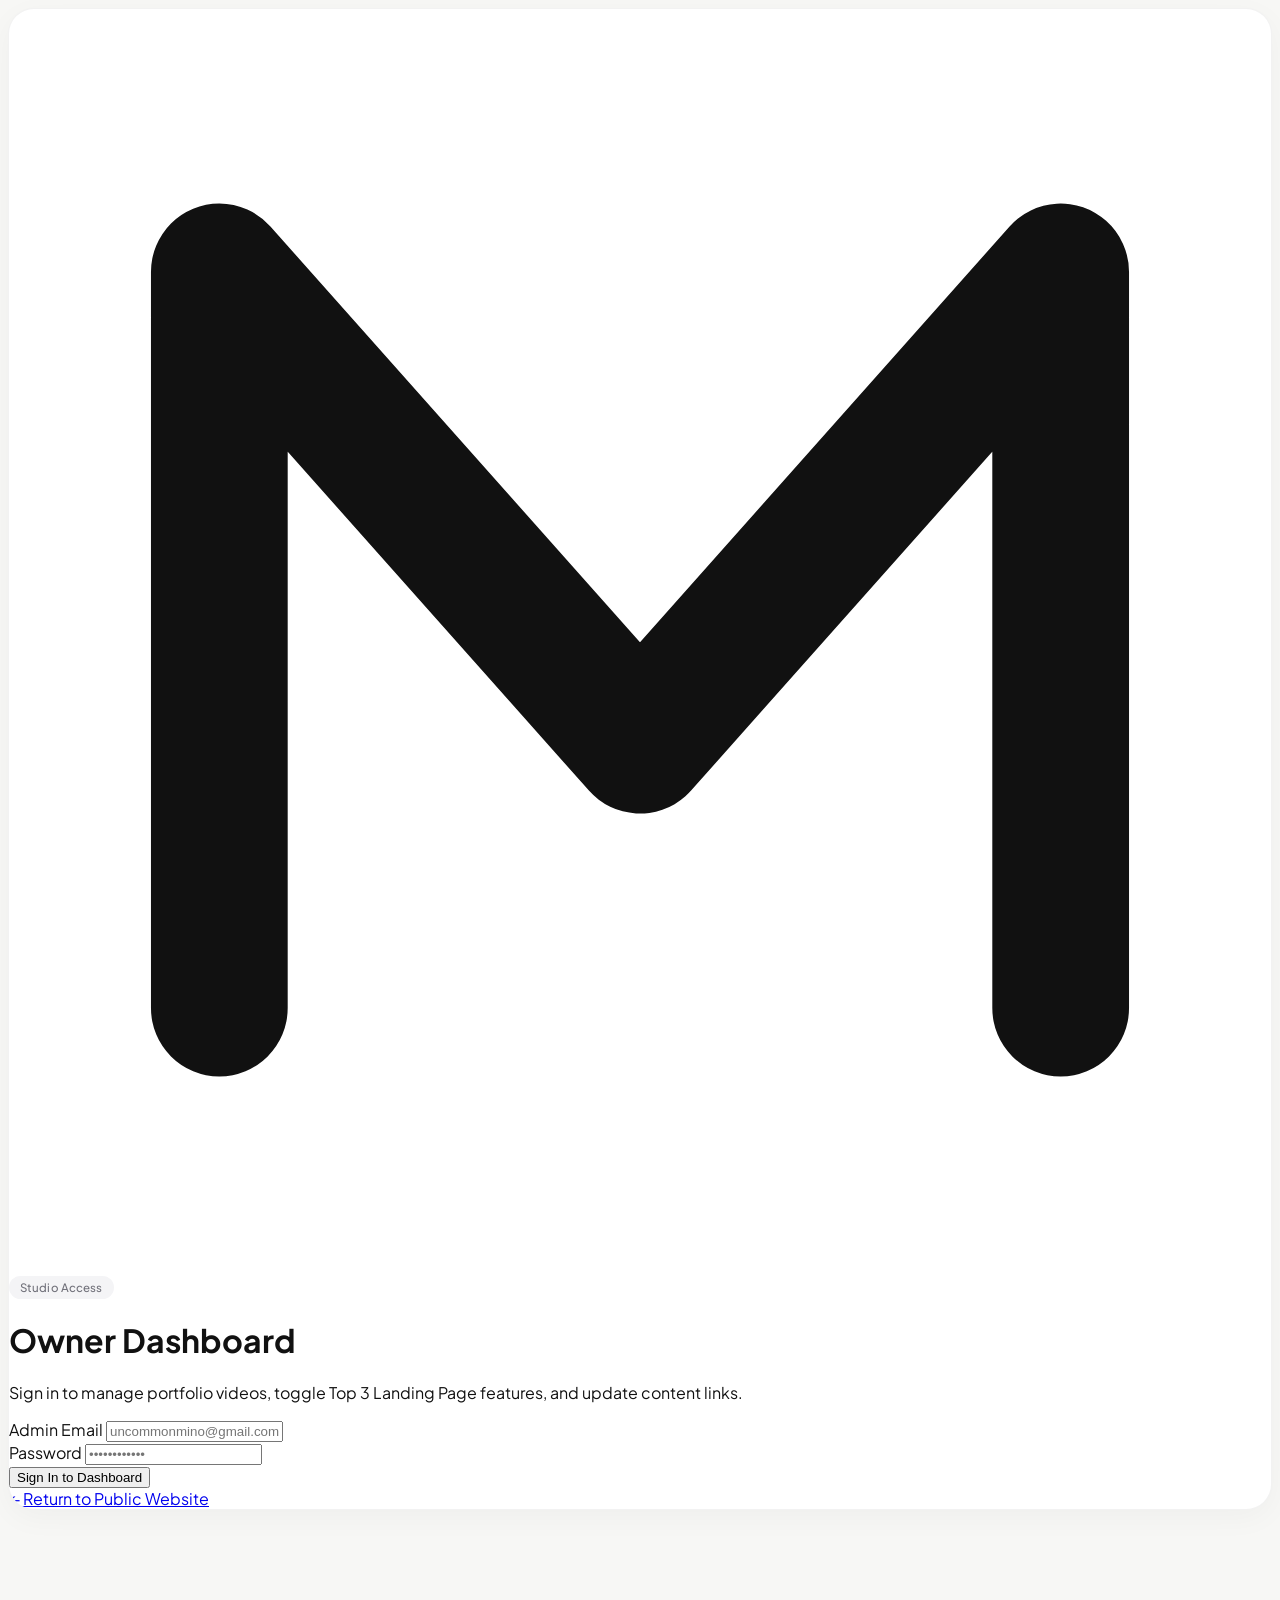
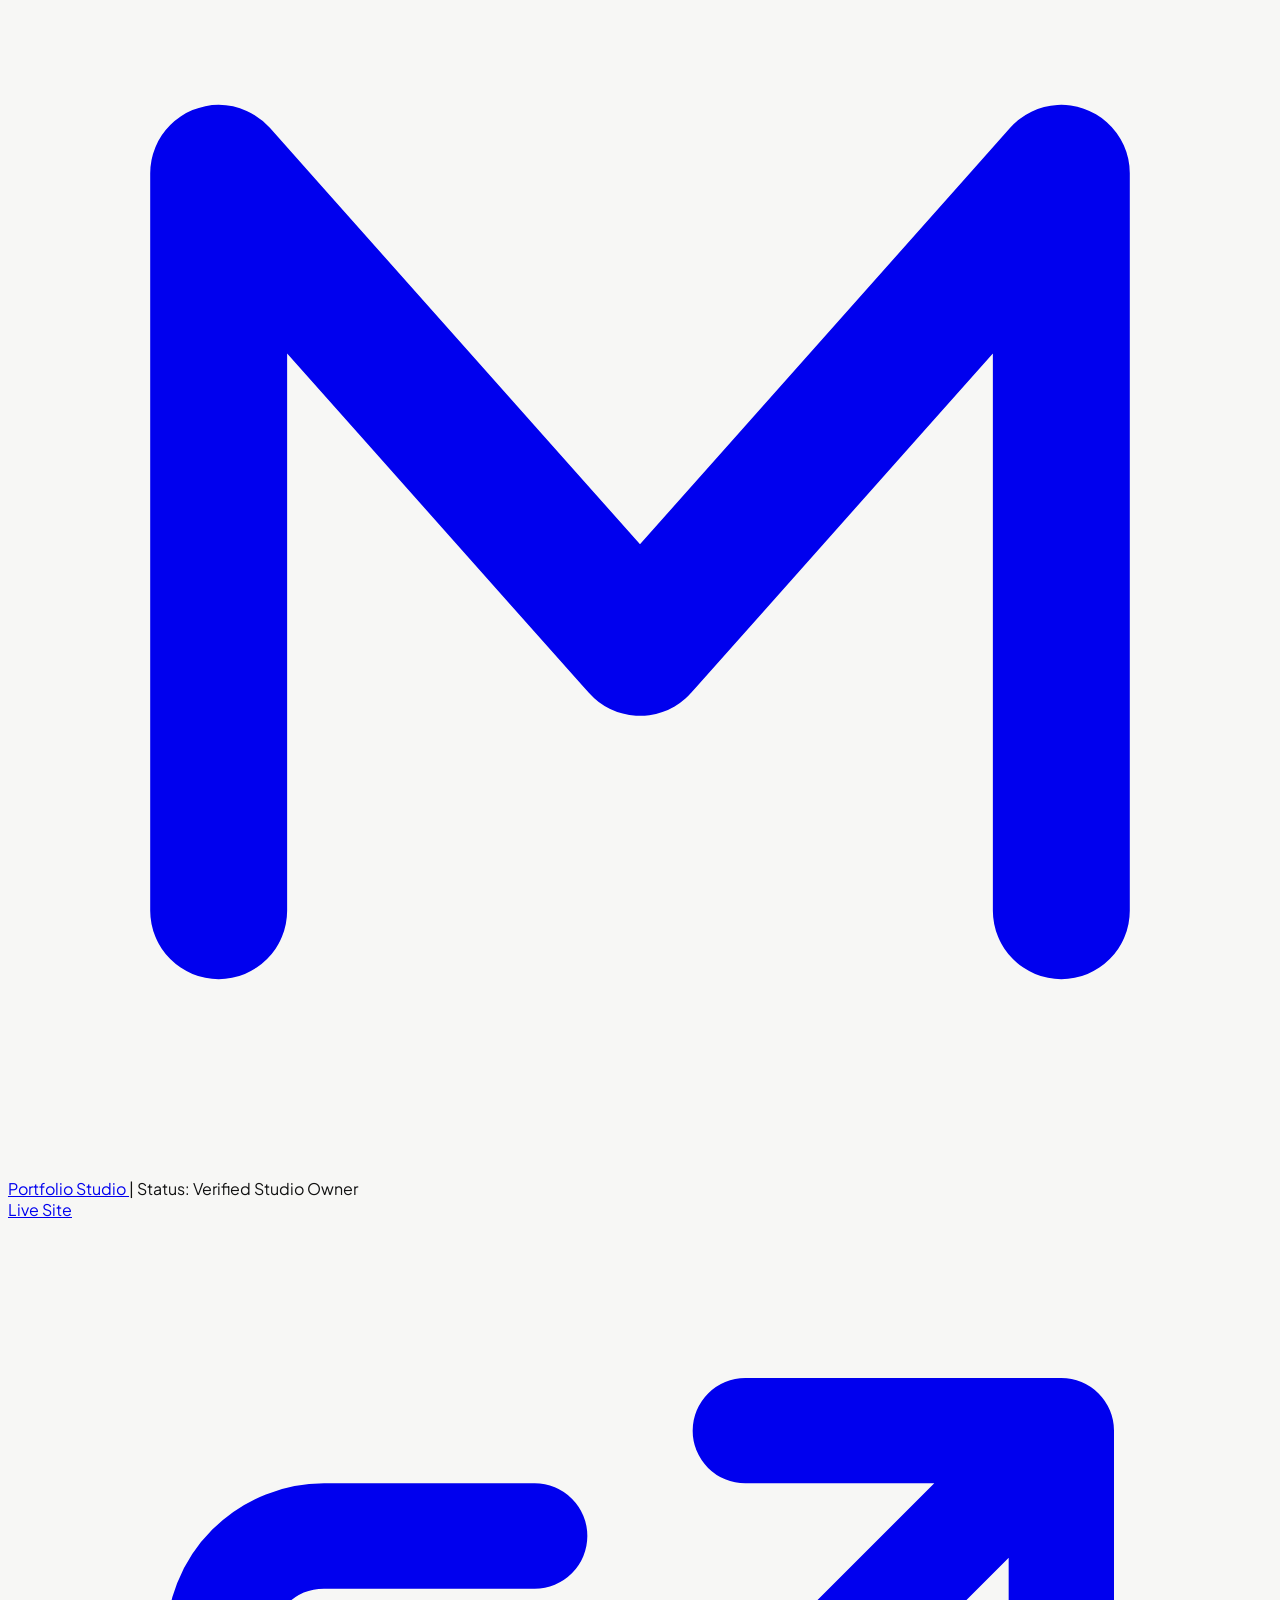
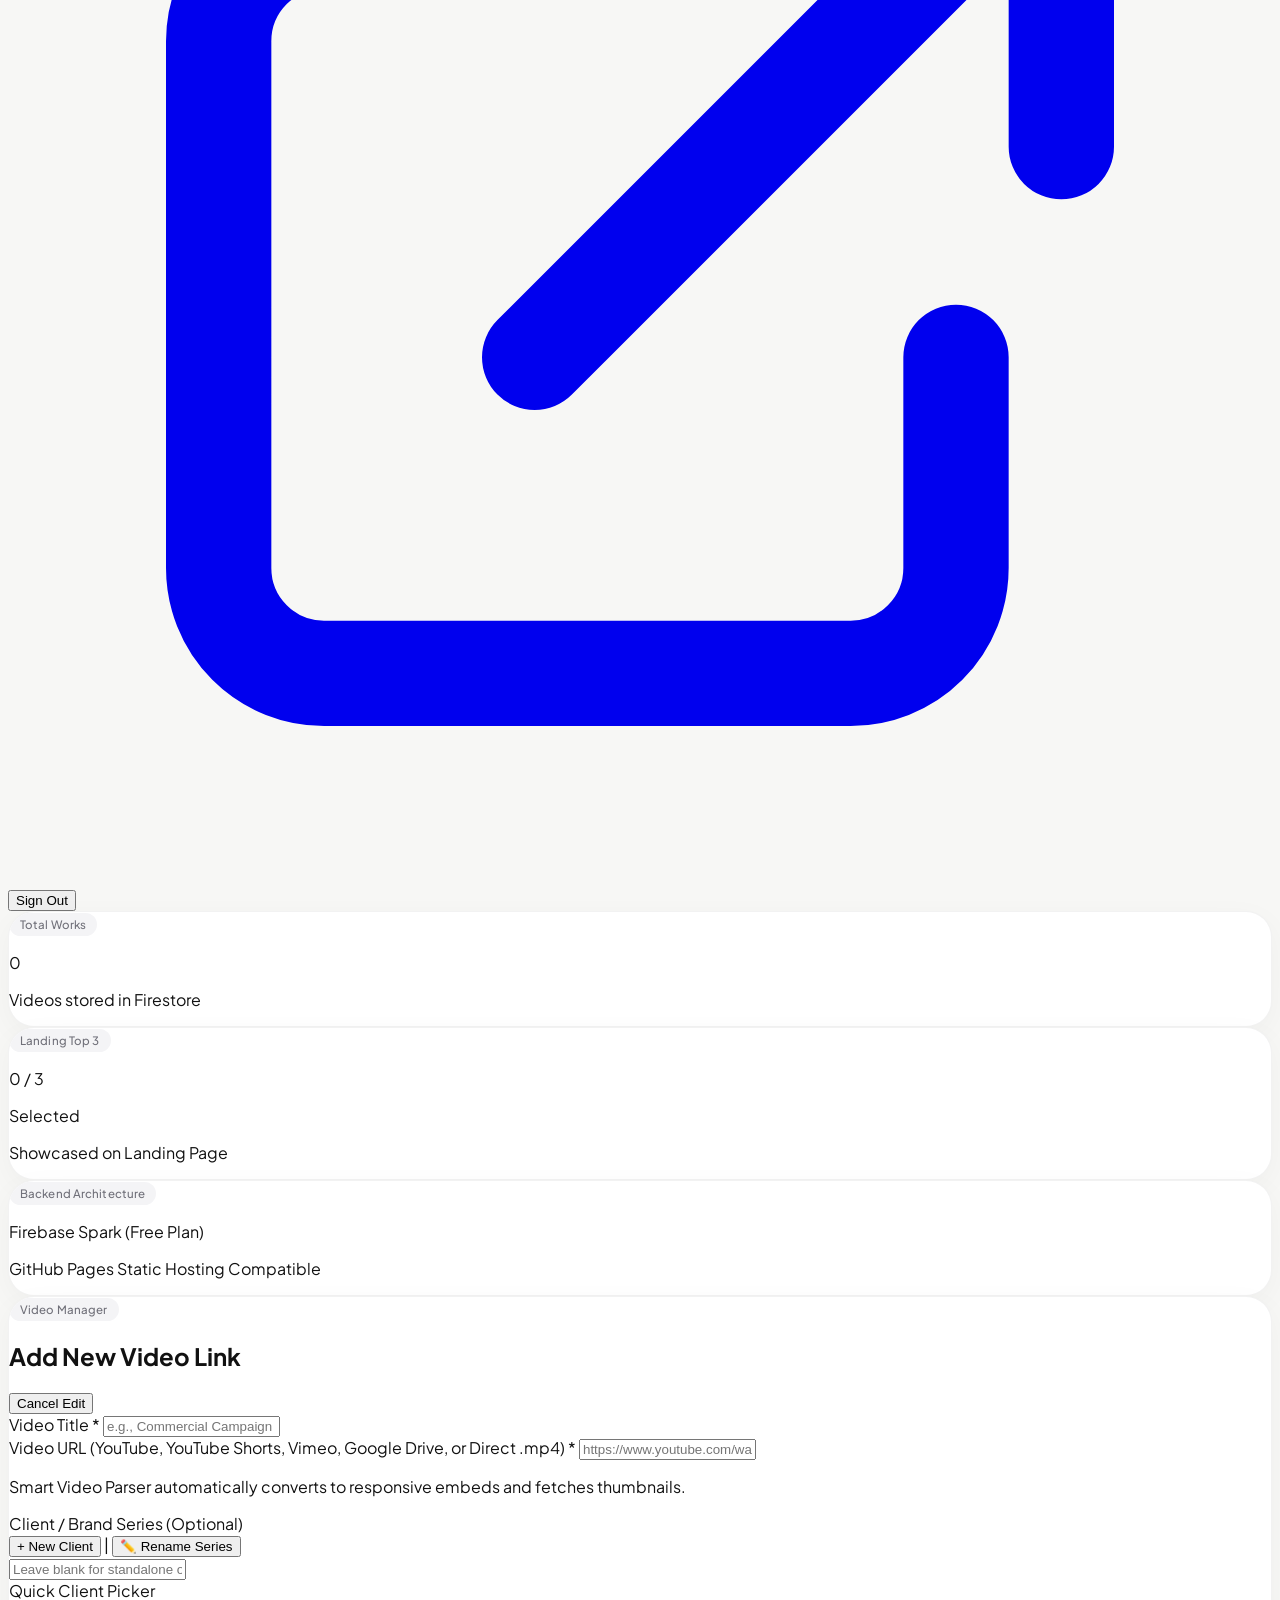
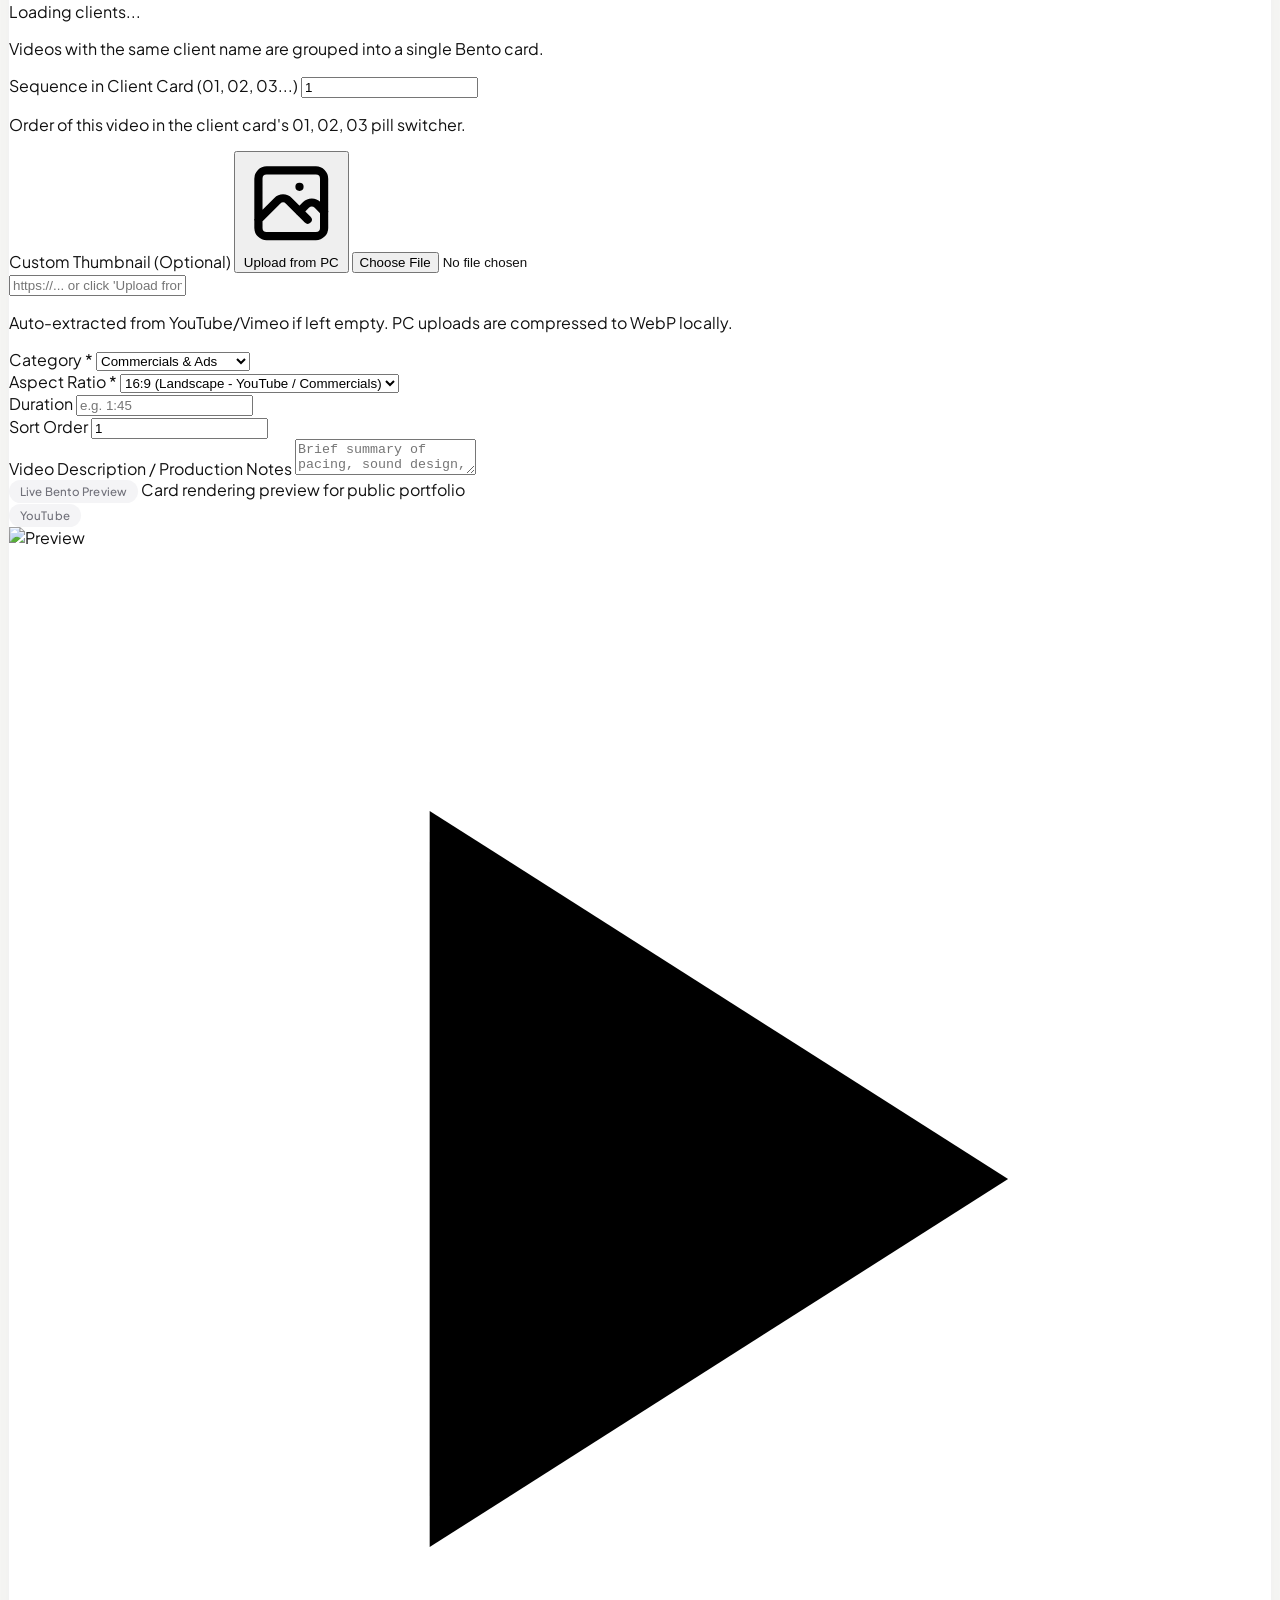
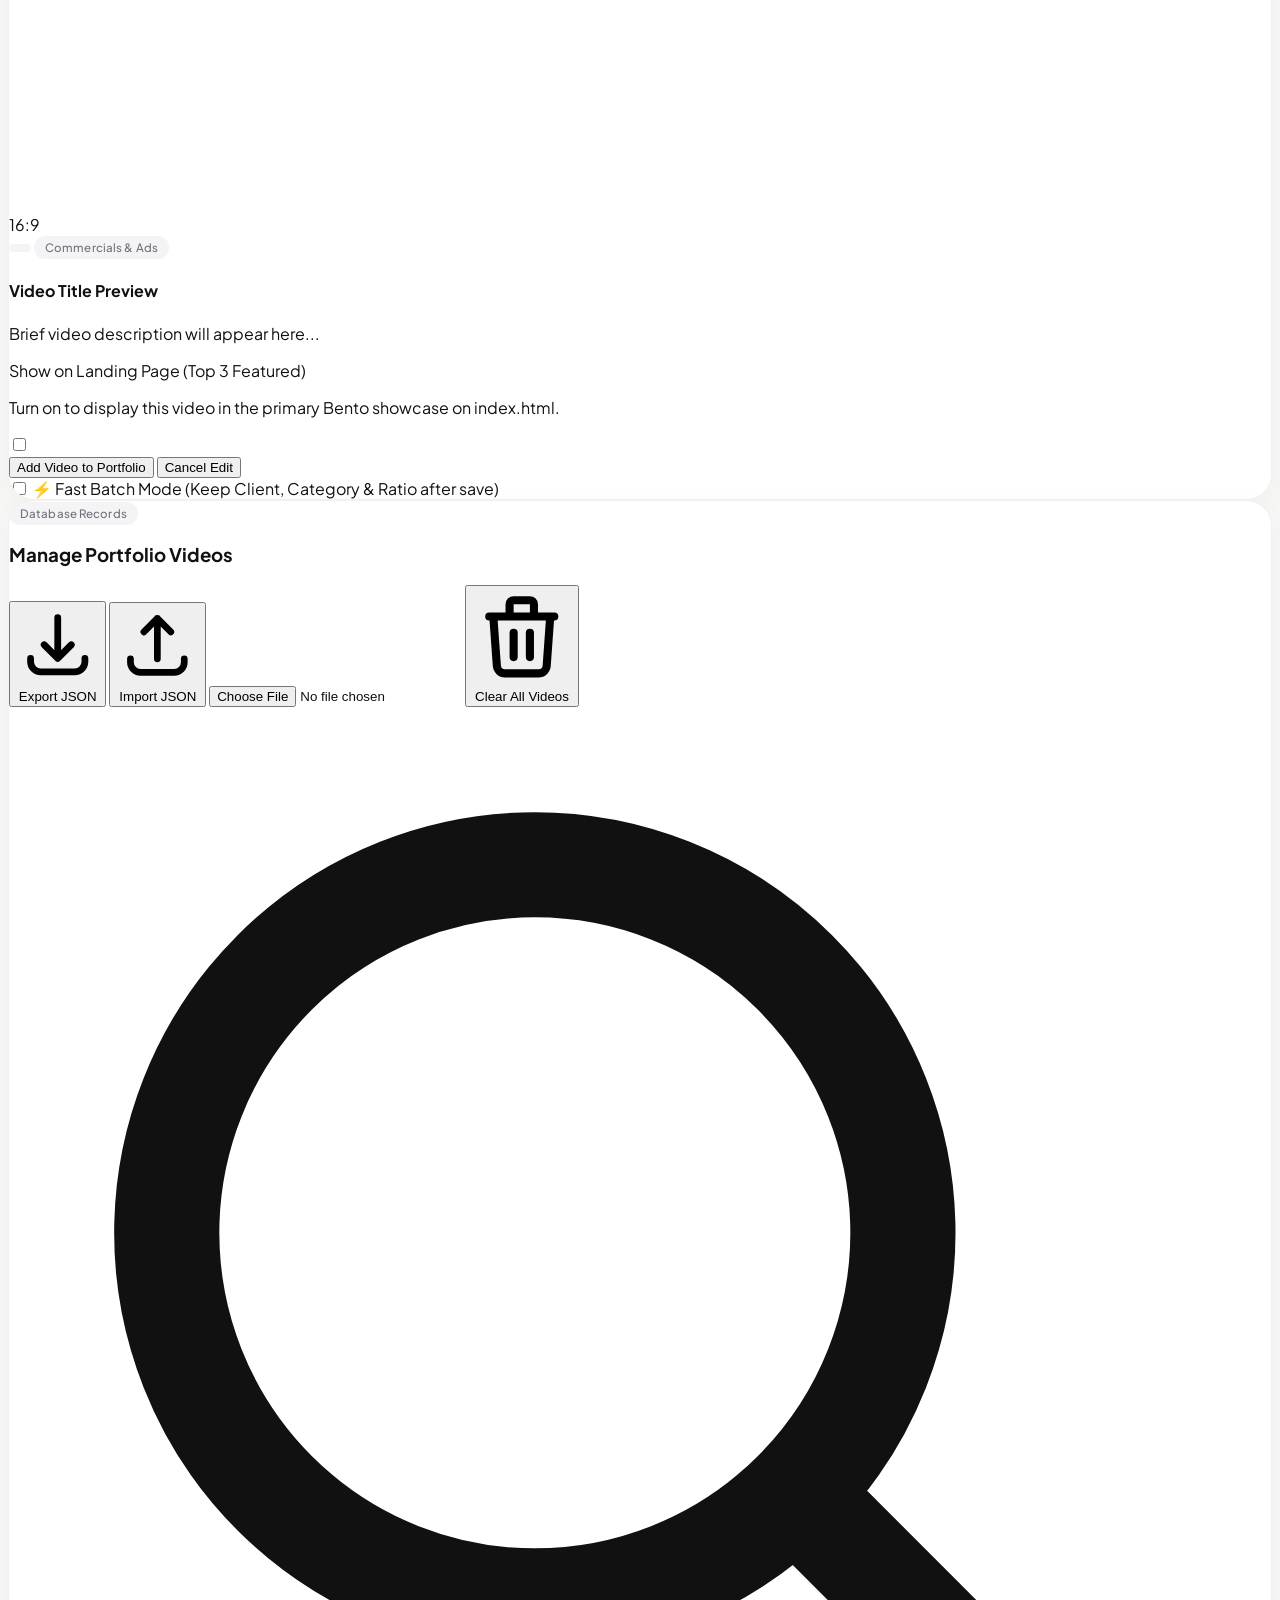
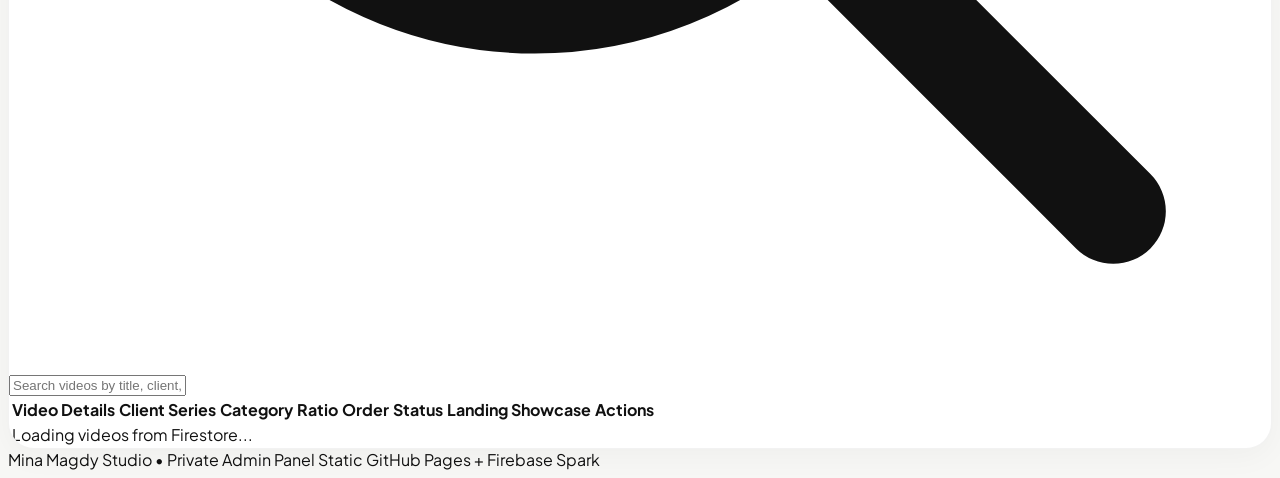
==== admin.html @ e8c5632c "Sync local folder with GitHub Pages" ====
<!DOCTYPE html>
<html lang="en">

<head>
  <meta charset="UTF-8" />
  <meta name="viewport" content="width=device-width, initial-scale=1.0" />
  <title>Admin Dashboard — Mina Magdy Portfolio</title>
  <meta name="robots" content="noindex, nofollow" />

  <!-- Favicon -->
  <link rel="icon" type="image/svg+xml" href="assets/favicon.svg" />

  <!-- Tailwind CSS CDN -->
  <script src="https://cdn.tailwindcss.com"></script>
  <script>
    tailwind.config = {
      theme: {
        extend: {
          colors: {
            canvas: '#F7F7F5',
            brandOrange: '#EB7A25',
            brandDark: '#111111',
            brandMuted: '#8E8E93',
          },
          borderRadius: {
            'bento': '26px',
          }
        }
      }
    }
  </script>

  <!-- Custom Styles -->
  <link rel="stylesheet" href="css/style.css" />
</head>

<body
  class="bg-[#F7F7F5] text-[#111111] antialiased selection:bg-orange-100 selection:text-orange-900 min-h-screen flex flex-col justify-between">

  <!-- ========================================================================= -->
  <!-- 1. LOGIN VIEW (Shown when user is not authenticated) -->
  <!-- ========================================================================= -->
  <div id="admin-login-view" class="flex-grow flex items-center justify-center px-4 py-16">
    <div class="bento-card w-full max-w-md p-8 sm:p-10 shadow-xl space-y-6">

      <!-- Header -->
      <div class="text-center space-y-2">
        <div class="w-12 h-12 rounded-2xl bg-[#111111] flex items-center justify-center mx-auto shadow-md">
          <svg class="w-6 h-6 text-[#EB7A25]" viewBox="0 0 24 24" fill="none" stroke="currentColor" stroke-width="2.6"
            stroke-linecap="round" stroke-linejoin="round">
            <path d="M4 19V5l8 9 8-9v14" />
          </svg>
        </div>
        <span class="micro-pill">Studio Access</span>
        <h1 class="text-2xl font-bold text-[#111111] tracking-tight">Owner Dashboard</h1>
        <p class="text-xs text-[#8E8E93] leading-relaxed">
          Sign in to manage portfolio videos, toggle Top 3 Landing Page features, and update content links.
        </p>
      </div>

      <!-- Error Notification -->
      <div id="login-error-msg"
        class="hidden text-xs p-3.5 rounded-xl bg-rose-50 text-rose-700 border border-rose-200 leading-relaxed font-medium">
        <!-- Error text injected dynamically -->
      </div>

      <!-- Login Form (No public registration) -->
      <form id="admin-login-form" onsubmit="return false;" class="space-y-4">
        <div>
          <label for="login-email" class="block text-xs font-semibold text-neutral-700 mb-1.5">Admin Email</label>
          <input type="email" id="login-email" required autocomplete="email" placeholder="uncommonmino@gmail.com"
            class="w-full text-xs font-medium px-4 py-3 rounded-xl bg-[#F7F7F5] border border-black/5 focus:border-black/30 focus:outline-none transition-all" />
        </div>

        <div>
          <label for="login-password" class="block text-xs font-semibold text-neutral-700 mb-1.5">Password</label>
          <input type="password" id="login-password" required autocomplete="current-password" placeholder="••••••••••••"
            class="w-full text-xs font-medium px-4 py-3 rounded-xl bg-[#F7F7F5] border border-black/5 focus:border-black/30 focus:outline-none transition-all" />
        </div>

        <button id="admin-login-submit-btn" type="button"
          onclick="window.handleAdminLogin && window.handleAdminLogin(event)"
          class="w-full py-3.5 rounded-full bg-[#111111] hover:bg-black text-white text-xs font-semibold shadow-xs hover:shadow-md transition-all active:scale-[0.98] cursor-pointer">
          Sign In to Dashboard
        </button>
      </form>

      <div class="pt-4 border-t border-neutral-100 text-center">
        <a href="index.html" class="text-xs text-neutral-500 hover:text-black font-medium transition-colors">
          &larr; Return to Public Website
        </a>
      </div>

    </div>
  </div>

  <!-- ========================================================================= -->
  <!-- 2. DASHBOARD VIEW (Shown when Admin authenticated) -->
  <!-- ========================================================================= -->
  <div id="admin-dashboard-view" class="hidden flex-grow flex flex-col">

    <!-- Admin Top Bar -->
    <header
      class="w-full max-w-6xl mx-auto px-6 pt-8 pb-4 flex flex-col sm:flex-row sm:items-center justify-between gap-4 border-b border-black/5">
      <div class="flex items-center gap-3">
        <a href="index.html" class="flex items-center gap-2.5 group">
          <div
            class="w-8 h-8 rounded-xl bg-[#111111] flex items-center justify-center shadow-xs flex-shrink-0 group-hover:scale-105 transition-transform">
            <svg class="w-4 h-4 text-[#EB7A25]" viewBox="0 0 24 24" fill="none" stroke="currentColor" stroke-width="2.6"
              stroke-linecap="round" stroke-linejoin="round">
              <path d="M4 19V5l8 9 8-9v14" />
            </svg>
          </div>
          <span
            class="text-sm font-bold tracking-tight text-neutral-900 group-hover:text-black transition-colors">Portfolio
            Studio</span>
        </a>
        <span class="text-neutral-300">|</span>
        <span class="text-xs text-neutral-500">
          Status: <span id="admin-user-email" class="font-medium text-neutral-800">Verified Studio Owner</span>
        </span>
      </div>

      <div class="flex items-center gap-3">
        <a href="index.html" target="_blank"
          class="text-xs font-semibold px-4 py-2 rounded-full bg-white border border-black/5 hover:border-black/20 text-neutral-700 hover:text-black shadow-xs transition-all flex items-center gap-1.5">
          <span>Live Site</span>
          <svg class="w-3.5 h-3.5" fill="none" stroke="currentColor" viewBox="0 0 24 24">
            <path stroke-linecap="round" stroke-linejoin="round" stroke-width="2"
              d="M10 6H6a2 2 0 00-2 2v10a2 2 0 002 2h10a2 2 0 002-2v-4M14 4h6m0 0v6m0-6L10 14" />
          </svg>
        </a>

        <button id="admin-logout-btn"
          class="text-xs font-semibold px-4 py-2 rounded-full bg-neutral-100 hover:bg-neutral-200 text-neutral-700 transition-colors cursor-pointer">
          Sign Out
        </button>
      </div>
    </header>

    <!-- Feedback Notice Bar -->
    <div id="form-notice" class="hidden max-w-6xl mx-auto px-6 py-3 my-4 rounded-xl text-xs font-medium transition-all">
    </div>

    <!-- Main Admin Container -->
    <main class="w-full max-w-6xl mx-auto px-6 py-6 space-y-8 flex-grow">

      <!-- Stats / Top 3 Featured Monitor -->
      <section class="grid grid-cols-1 sm:grid-cols-3 gap-4">

        <div class="bento-card p-5">
          <span class="micro-pill mb-2">Total Works</span>
          <p id="stat-total-videos" class="text-3xl font-bold text-neutral-900 mt-1">0</p>
          <p class="text-xs text-neutral-400 mt-0.5">Videos stored in Firestore</p>
        </div>

        <div class="bento-card p-5">
          <span class="micro-pill mb-2">Landing Top 3</span>
          <div class="flex items-baseline gap-2 mt-1">
            <p id="stat-featured-videos" class="text-3xl font-bold text-[#EB7A25]">0 / 3</p>
            <span class="text-xs font-medium text-neutral-500">Selected</span>
          </div>
          <p class="text-xs text-neutral-400 mt-0.5">Showcased on Landing Page</p>
        </div>

        <div class="bento-card p-5">
          <span class="micro-pill mb-2">Backend Architecture</span>
          <p class="text-xs font-semibold text-emerald-600 mt-2 flex items-center gap-1.5">
            <span class="w-2 h-2 rounded-full bg-emerald-500"></span>
            Firebase Spark (Free Plan)
          </p>
          <p class="text-[11px] text-neutral-400 mt-1">GitHub Pages Static Hosting Compatible</p>
        </div>

      </section>

      <!-- Featured Warning Alert (shows if user selects != 3 videos) -->
      <div id="stat-featured-warning"
        class="hidden p-4 rounded-2xl bg-amber-50 border border-amber-200 text-amber-900 text-xs font-medium"></div>

      <!-- ADD / EDIT VIDEO FORM CARD -->
      <section class="bento-card p-6 sm:p-8">
        <div class="flex items-center justify-between mb-6 pb-4 border-b border-neutral-100">
          <div>
            <span class="micro-pill mb-2">Video Manager</span>
            <h2 id="form-heading" class="text-xl font-bold text-neutral-900">Add New Video Link</h2>
          </div>
          <button id="form-cancel-header-btn" type="button"
            class="hidden text-xs text-neutral-500 hover:text-black font-semibold cursor-pointer">
            Cancel Edit
          </button>
        </div>

        <form id="video-crud-form" class="grid grid-cols-1 md:grid-cols-2 gap-5" onsubmit="return false;">
          <input type="hidden" id="video-id" />

          <!-- Title -->
          <div class="md:col-span-2">
            <label for="video-title" class="block text-xs font-semibold text-neutral-700 mb-1">Video Title *</label>
            <input type="text" id="video-title" required placeholder="e.g., Commercial Campaign 2025 - High Energy Edit"
              class="w-full text-xs font-medium px-4 py-2.5 rounded-xl bg-[#F7F7F5] border border-black/5 focus:border-black/30 focus:outline-none transition-all" />
          </div>

          <!-- Video URL -->
          <div class="md:col-span-2">
            <label for="video-url" class="block text-xs font-semibold text-neutral-700 mb-1">
              Video URL (YouTube, YouTube Shorts, Vimeo, Google Drive, or Direct .mp4) *
            </label>
            <input type="url" id="video-url" required
              placeholder="https://www.youtube.com/watch?v=... or https://youtube.com/shorts/..."
              class="w-full text-xs font-medium px-4 py-2.5 rounded-xl bg-[#F7F7F5] border border-black/5 focus:border-black/30 focus:outline-none transition-all" />
            <p class="text-[11px] text-neutral-400 mt-1">Smart Video Parser automatically converts to responsive embeds
              and fetches thumbnails.</p>
          </div>

          <!-- Client Grouping Row (Series Bento Card) -->
          <div>
            <div class="flex items-center justify-between mb-1">
              <label for="video-client-name" class="block text-xs font-semibold text-neutral-700">
                Client / Brand Series <span class="text-neutral-400 font-normal">(Optional)</span>
              </label>
              <div class="flex items-center gap-1.5">
                <button type="button" id="btn-new-client"
                  class="text-[11px] font-semibold text-neutral-600 hover:text-black hover:underline cursor-pointer">
                  + New Client
                </button>
                <span class="text-neutral-300">|</span>
                <button type="button" id="btn-rename-series"
                  class="text-[11px] font-semibold text-[#EB7A25] hover:text-[#d36818] hover:underline cursor-pointer">
                  ✏️ Rename Series
                </button>
              </div>
            </div>
            <input type="text" id="video-client-name" placeholder="Leave blank for standalone or click a pill below"
              class="w-full text-xs font-medium px-4 py-2.5 rounded-xl bg-[#F7F7F5] border border-black/5 focus:border-black/30 focus:outline-none transition-all" />

            <!-- Dynamic Bento Client Picker Pills -->
            <div class="mt-2.5">
              <div
                class="text-[10px] uppercase tracking-wider text-neutral-400 font-semibold mb-1.5 flex items-center justify-between">
                <span>Quick Client Picker</span>
                <span id="client-picker-count" class="text-[10px] text-neutral-400 font-normal"></span>
              </div>
              <div id="client-picker-pills" class="flex flex-wrap items-center gap-1.5">
                <span class="text-[11px] text-neutral-400 italic">Loading clients...</span>
              </div>
            </div>
            <p class="text-[11px] text-neutral-400 mt-1.5">Videos with the same client name are grouped into a single
              Bento card.</p>
          </div>

          <div>
            <label for="video-client-order" class="block text-xs font-semibold text-neutral-700 mb-1">
              Sequence in Client Card <span class="text-neutral-400 font-normal">(01, 02, 03...)</span>
            </label>
            <input type="number" id="video-client-order" value="1" min="1"
              class="w-full text-xs font-medium px-4 py-2.5 rounded-xl bg-[#F7F7F5] border border-black/5 focus:border-black/30 focus:outline-none transition-all" />
            <p class="text-[11px] text-neutral-400 mt-1">Order of this video in the client card's 01, 02, 03 pill
              switcher.</p>
          </div>

          <!-- Thumbnail URL & Direct PC Upload -->
          <div>
            <div class="flex items-center justify-between mb-1">
              <label for="video-thumb" class="block text-xs font-semibold text-neutral-700">
                Custom Thumbnail <span class="text-neutral-400 font-normal">(Optional)</span>
              </label>
              <button type="button" id="btn-upload-thumbnail"
                class="text-[11px] font-semibold text-neutral-700 hover:text-black flex items-center gap-1.5 px-2.5 py-1 rounded-full bg-[#F4F4F6] hover:bg-[#EAEAEA] border border-black/5 cursor-pointer transition-colors">
                <svg class="w-3.5 h-3.5 text-[#EB7A25]" fill="none" stroke="currentColor" viewBox="0 0 24 24">
                  <path stroke-linecap="round" stroke-linejoin="round" stroke-width="2"
                    d="M4 16l4.586-4.586a2 2 0 012.828 0L16 16m-2-2l1.586-1.586a2 2 0 012.828 0L20 14m-6-6h.01M6 20h12a2 2 0 002-2V6a2 2 0 00-2-2H6a2 2 0 00-2 2v12a2 2 0 002 2z">
                  </path>
                </svg>
                Upload from PC
              </button>
              <input type="file" id="thumbnail-file-input" accept="image/*" class="hidden" />
            </div>
            <input type="text" id="video-thumb" placeholder="https://... or click 'Upload from PC' above"
              class="w-full text-xs font-medium px-4 py-2.5 rounded-xl bg-[#F7F7F5] border border-black/5 focus:border-black/30 focus:outline-none transition-all" />
            <div id="thumb-upload-status" class="hidden text-[11px] text-emerald-600 font-medium mt-1"></div>
            <p class="text-[11px] text-neutral-400 mt-1">Auto-extracted from YouTube/Vimeo if left empty. PC uploads are
              compressed to WebP locally.</p>
          </div>

          <!-- Category -->
          <div>
            <label for="video-category" class="block text-xs font-semibold text-neutral-700 mb-1">Category *</label>
            <select id="video-category"
              class="w-full text-xs font-medium px-4 py-2.5 rounded-xl bg-[#F7F7F5] border border-black/5 focus:border-black/30 focus:outline-none transition-all cursor-pointer">
              <option value="Commercials & Ads">Commercials &amp; Ads</option>
              <option value="Reels & Shorts (9:16)">Reels &amp; Shorts (9:16)</option>
              <option value="Podcasts & Long-form">Podcasts &amp; Long-form</option>
              <option value="Motion Graphics">Motion Graphics</option>
              <option value="Documentary">Documentary</option>
            </select>
          </div>

          <!-- Aspect Ratio -->
          <div>
            <label for="video-aspect" class="block text-xs font-semibold text-neutral-700 mb-1">Aspect Ratio *</label>
            <select id="video-aspect"
              class="w-full text-xs font-medium px-4 py-2.5 rounded-xl bg-[#F7F7F5] border border-black/5 focus:border-black/30 focus:outline-none transition-all cursor-pointer">
              <option value="16:9">16:9 (Landscape - YouTube / Commercials)</option>
              <option value="9:16">9:16 (Vertical - TikTok / Shorts / Reels)</option>
            </select>
          </div>

          <!-- Duration & Order Row -->
          <div class="grid grid-cols-2 gap-3">
            <div>
              <label for="video-duration" class="block text-xs font-semibold text-neutral-700 mb-1">Duration</label>
              <input type="text" id="video-duration" placeholder="e.g. 1:45"
                class="w-full text-xs font-medium px-4 py-2.5 rounded-xl bg-[#F7F7F5] border border-black/5 focus:border-black/30 focus:outline-none transition-all" />
            </div>
            <div>
              <label for="video-order" class="block text-xs font-semibold text-neutral-700 mb-1">Sort Order</label>
              <input type="number" id="video-order" value="1" min="1"
                class="w-full text-xs font-medium px-4 py-2.5 rounded-xl bg-[#F7F7F5] border border-black/5 focus:border-black/30 focus:outline-none transition-all" />
            </div>
          </div>

          <!-- Video Description / Production Notes -->
          <div class="md:col-span-2">
            <label for="video-desc" class="block text-xs font-semibold text-neutral-700 mb-1">Video Description /
              Production Notes</label>
            <textarea id="video-desc" rows="2"
              placeholder="Brief summary of pacing, sound design, software used, or client brief..."
              class="w-full text-xs font-medium px-4 py-2 rounded-xl bg-[#F7F7F5] border border-black/5 focus:border-black/30 focus:outline-none transition-all"></textarea>
          </div>

          <!-- Live Bento Form Preview Card -->
          <div class="md:col-span-2 p-4 sm:p-5 rounded-2xl bg-[#F7F7F5] border border-black/5">
            <div class="flex items-center justify-between mb-3">
              <div class="flex items-center gap-2">
                <span class="micro-pill bg-white">Live Bento Preview</span>
                <span class="text-[11px] text-neutral-400">Card rendering preview for public portfolio</span>
              </div>
              <span id="preview-platform-badge" class="micro-pill font-mono text-[10px] bg-white">YouTube</span>
            </div>
            <div class="flex flex-col sm:flex-row gap-4 items-start">
              <div id="preview-thumb-container"
                class="relative w-full sm:w-48 aspect-video rounded-xl overflow-hidden bg-neutral-900 border border-black/5 flex-shrink-0">
                <img id="preview-thumb-img"
                  src="https://images.unsplash.com/photo-1574717024653-61fd2cf4d44d?auto=format&fit=crop&w=400&q=80"
                  alt="Preview" class="w-full h-full object-cover" />
                <div id="preview-play-icon" class="absolute inset-0 flex items-center justify-center">
                  <div
                    class="w-8 h-8 rounded-full bg-black/60 text-white flex items-center justify-center backdrop-blur-xs">
                    <svg class="w-4 h-4 ml-0.5 fill-current" viewBox="0 0 24 24">
                      <path d="M8 5v14l11-7z" />
                    </svg>
                  </div>
                </div>
                <span id="preview-aspect-tag"
                  class="absolute bottom-2 right-2 px-1.5 py-0.5 rounded text-[9px] font-mono font-bold bg-black/70 text-white">16:9</span>
              </div>
              <div class="flex-1 min-w-0 space-y-1.5">
                <div class="flex flex-wrap items-center gap-1.5">
                  <span id="preview-client-badge"
                    class="hidden micro-pill text-[10px] bg-white border border-black/5"></span>
                  <span id="preview-category-badge"
                    class="micro-pill text-[10px] bg-white border border-black/5">Commercials &amp; Ads</span>
                </div>
                <h4 id="preview-title" class="text-sm font-bold text-neutral-900 truncate">Video Title Preview</h4>
                <p id="preview-desc" class="text-xs text-neutral-500 line-clamp-2">Brief video description will appear
                  here...</p>
              </div>
            </div>
          </div>

          <!-- Featured Switch -->
          <div
            class="md:col-span-2 p-4 rounded-2xl bg-amber-50/60 border border-amber-200/80 flex items-center justify-between">
            <div class="space-y-0.5">
              <label for="video-featured" class="text-xs font-bold text-neutral-900 cursor-pointer">
                Show on Landing Page (Top 3 Featured)
              </label>
              <p class="text-[11px] text-neutral-500">
                Turn on to display this video in the primary Bento showcase on index.html.
              </p>
            </div>
            <input type="checkbox" id="video-featured"
              class="w-5 h-5 rounded text-[#EB7A25] focus:ring-orange-400 cursor-pointer" />
          </div>

          <!-- Submit Row with Fast Batch Mode -->
          <div class="md:col-span-2 flex flex-wrap items-center justify-between gap-4 pt-2">
            <div class="flex items-center gap-3">
              <button id="form-submit-btn" type="submit"
                class="px-8 py-3 rounded-full bg-[#111111] hover:bg-black text-white text-xs font-semibold shadow-xs hover:shadow-md transition-all active:scale-[0.98] cursor-pointer">
                Add Video to Portfolio
              </button>
              <button id="form-cancel-btn" type="button"
                class="hidden px-5 py-3 rounded-full bg-[#F4F4F6] hover:bg-[#EAEAEA] text-neutral-700 text-xs font-semibold transition-all cursor-pointer">
                Cancel Edit
              </button>
            </div>

            <label
              class="flex items-center gap-2 cursor-pointer select-none text-xs font-medium text-neutral-700 hover:text-black">
              <input type="checkbox" id="batch-mode-toggle"
                class="w-4 h-4 rounded text-[#EB7A25] focus:ring-orange-400 cursor-pointer" />
              <span>⚡ Fast Batch Mode <span class="text-neutral-400 font-normal">(Keep Client, Category &amp; Ratio
                  after save)</span></span>
            </label>
          </div>

        </form>
      </section>

      <!-- ALL PORTFOLIO VIDEOS LIST -->
      <section class="bento-card overflow-hidden">
        <div class="p-6 border-b border-neutral-100 space-y-4">
          <div class="flex flex-col sm:flex-row sm:items-center justify-between gap-4">
            <div>
              <span class="micro-pill mb-1">Database Records</span>
              <h3 class="text-base font-bold text-neutral-900">Manage Portfolio Videos</h3>
            </div>

            <!-- Backup & Seed Actions Toolbar -->
            <div class="flex flex-wrap items-center gap-2">
              <button type="button" id="btn-export-backup"
                class="text-xs font-semibold px-3 py-1.5 rounded-full bg-[#F4F4F6] hover:bg-[#EAEAEA] text-neutral-700 border border-black/5 transition-colors flex items-center gap-1.5 cursor-pointer">
                <svg class="w-3.5 h-3.5 text-neutral-500" fill="none" stroke="currentColor" viewBox="0 0 24 24">
                  <path stroke-linecap="round" stroke-linejoin="round" stroke-width="2"
                    d="M4 16v1a3 3 0 003 3h10a3 3 0 003-3v-1m-4-4l-4 4m0 0l-4-4m4 4V4" />
                </svg>
                Export JSON
              </button>

              <button type="button" id="btn-import-backup"
                class="text-xs font-semibold px-3 py-1.5 rounded-full bg-[#F4F4F6] hover:bg-[#EAEAEA] text-neutral-700 border border-black/5 transition-colors flex items-center gap-1.5 cursor-pointer">
                <svg class="w-3.5 h-3.5 text-neutral-500" fill="none" stroke="currentColor" viewBox="0 0 24 24">
                  <path stroke-linecap="round" stroke-linejoin="round" stroke-width="2"
                    d="M4 16v1a3 3 0 003 3h10a3 3 0 003-3v-1m-4-8l-4-4m0 0L8 8m4-4v12" />
                </svg>
                Import JSON
              </button>
              <input type="file" id="backup-file-input" accept=".json,application/json" class="hidden" />

              <button type="button" id="btn-clear-videos"
                class="text-xs font-semibold px-3 py-1.5 rounded-full bg-rose-50 hover:bg-rose-100 text-rose-700 border border-rose-200 transition-colors flex items-center gap-1.5 cursor-pointer">
                <svg class="w-3.5 h-3.5 text-rose-500" fill="none" stroke="currentColor" viewBox="0 0 24 24">
                  <path stroke-linecap="round" stroke-linejoin="round" stroke-width="2"
                    d="M19 7l-.867 12.142A2 2 0 0116.138 21H7.862a2 2 0 01-1.995-1.858L5 7m5 4v6m4-6v6m1-10V4a1 1 0 00-1-1h-4a1 1 0 00-1 1v3M4 7h16" />
                </svg>
                Clear All Videos
              </button>
            </div>
          </div>

          <!-- Search & Dynamic Client Filters -->
          <div class="flex flex-col md:flex-row gap-3 items-stretch md:items-center justify-between pt-2">
            <!-- Search Input -->
            <div class="relative flex-1 max-w-md">
              <svg class="w-4 h-4 absolute left-3.5 top-1/2 -translate-y-1/2 text-neutral-400" fill="none"
                stroke="currentColor" viewBox="0 0 24 24">
                <path stroke-linecap="round" stroke-linejoin="round" stroke-width="2"
                  d="M21 21l-6-6m2-5a7 7 0 11-14 0 7 7 0 0114 0z"></path>
              </svg>
              <input type="text" id="admin-table-search" placeholder="Search videos by title, client, category..."
                class="w-full text-xs font-medium pl-10 pr-4 py-2 rounded-xl bg-[#F7F7F5] border border-black/5 focus:border-black/30 focus:outline-none transition-all" />
            </div>

            <!-- Client Filter Pills Container -->
            <div id="admin-table-client-filters" class="flex flex-wrap items-center gap-1.5">
              <!-- Filter pills dynamically populated -->
            </div>
          </div>
        </div>

        <div class="overflow-x-auto">
          <table class="w-full text-left text-xs">
            <thead
              class="bg-neutral-50 border-b border-neutral-100 text-neutral-500 font-semibold uppercase tracking-wider text-[10px]">
              <tr>
                <th class="px-6 py-3.5">Video Details</th>
                <th class="px-6 py-3.5">Client Series</th>
                <th class="px-6 py-3.5">Category</th>
                <th class="px-6 py-3.5">Ratio</th>
                <th class="px-6 py-3.5">Order</th>
                <th class="px-6 py-3.5">Status</th>
                <th class="px-6 py-3.5">Landing Showcase</th>
                <th class="px-6 py-3.5 text-right">Actions</th>
              </tr>
            </thead>
            <tbody id="admin-videos-table-body" class="divide-y divide-neutral-100">
              <tr>
                <td colspan="8" class="px-6 py-8 text-center text-neutral-400">
                  Loading videos from Firestore...
                </td>
              </tr>
            </tbody>
          </table>
        </div>
      </section>

    </main>

  </div>

  <!-- Footer -->
  <footer
    class="w-full max-w-6xl mx-auto px-6 py-6 border-t border-black/5 flex items-center justify-between text-xs text-neutral-400">
    <span>Mina Magdy Studio • Private Admin Panel</span>
    <span>Static GitHub Pages + Firebase Spark</span>
  </footer>

  <!-- Scripts -->
  <script type="module" src="js/admin.js"></script>
</body>

</html>
---- css/style.css ----
@import url('https://fonts.googleapis.com/css2?family=Plus+Jakarta+Sans:wght@400;500;600;700;800&family=Inter:wght@300;400;500;600&display=swap');

:root {
  --bg-canvas: #F7F7F5;
  --card-bg: #FFFFFF;
  --text-primary: #111111;
  --text-muted: #8E8E93;
  --accent-orange: #EB7A25;
  --border-subtle: rgba(0, 0, 0, 0.05);
  --shadow-bento: 0 8px 30px rgba(0, 0, 0, 0.035);
  --shadow-bento-hover: 0 16px 40px rgba(0, 0, 0, 0.07);
  --radius-bento: 26px;
}

html {
  scroll-behavior: smooth;
}

* {
  box-sizing: border-box;
}

body {
  font-family: -apple-system, BlinkMacSystemFont, "Plus Jakarta Sans", "Inter", sans-serif;
  background-color: var(--bg-canvas);
  color: var(--text-primary);
  -webkit-font-smoothing: antialiased;
  -moz-osx-font-smoothing: grayscale;
}

/* Custom Scrollbar */
::-webkit-scrollbar {
  width: 8px;
  height: 8px;
}
::-webkit-scrollbar-track {
  background: #F0F0EE;
}
::-webkit-scrollbar-thumb {
  background: #D1D1D6;
  border-radius: 9999px;
}
::-webkit-scrollbar-thumb:hover {
  background: #A1A1A6;
}

/* Bento Card Base */
.bento-card {
  background-color: var(--card-bg);
  border: 1px solid var(--border-subtle);
  border-radius: var(--radius-bento);
  box-shadow: var(--shadow-bento);
  transition: transform 0.28s cubic-bezier(0.16, 1, 0.3, 1), box-shadow 0.28s cubic-bezier(0.16, 1, 0.3, 1);
  position: relative;
  overflow: hidden;
}

.bento-card-hover:hover {
  transform: translateY(-4px);
  box-shadow: var(--shadow-bento-hover);
}

/* Micro-label pill at top left of bento cards */
.micro-pill {
  font-size: 0.72rem;
  font-weight: 500;
  letter-spacing: 0.01em;
  background-color: #F4F4F6;
  color: #71717A;
  padding: 4px 11px;
  border-radius: 9999px;
  display: inline-flex;
  align-items: center;
  gap: 6px;
  width: fit-content;
}

/* How I Work Step Button */
.step-tab {
  font-size: 0.8rem;
  font-weight: 500;
  padding: 8px 16px;
  border-radius: 9999px;
  background-color: #F4F4F6;
  color: #71717A;
  transition: all 0.2s ease;
  cursor: pointer;
  border: 1px solid transparent;
  user-select: none;
}
.step-tab:hover {
  background-color: #EAEAEA;
  color: #111111;
}
.step-tab.active {
  background-color: #111111;
  color: #FFFFFF;
}

/* Modal Playlist Tab & Compact Numbered Pills (01, 02, 03...) */
.modal-playlist-pill {
  font-family: ui-monospace, SFMono-Regular, Menlo, Monaco, Consolas, monospace;
  font-size: 0.75rem;
  font-weight: 600;
  padding: 5px 12px;
  border-radius: 9999px;
  background-color: rgba(255, 255, 255, 0.08);
  color: #D1D1D6;
  transition: all 0.2s cubic-bezier(0.16, 1, 0.3, 1);
  cursor: pointer;
  border: 1px solid rgba(255, 255, 255, 0.08);
  user-select: none;
  display: inline-flex;
  align-items: center;
  justify-content: center;
  min-width: 36px;
}
.modal-playlist-pill:hover {
  background-color: rgba(255, 255, 255, 0.18);
  color: #FFFFFF;
  border-color: rgba(255, 255, 255, 0.2);
  transform: translateY(-1px);
}
.modal-playlist-pill.active {
  background-color: #FFFFFF;
  color: #111111;
  font-weight: 700;
  border-color: #FFFFFF;
  box-shadow: 0 2px 10px rgba(255, 255, 255, 0.2);
}

/* Modal Prev / Next Navigation Buttons */
.modal-nav-pill {
  background-color: rgba(255, 255, 255, 0.08);
  color: #E5E5EA;
  border: 1px solid rgba(255, 255, 255, 0.1);
  user-select: none;
  transition: all 0.2s cubic-bezier(0.16, 1, 0.3, 1);
}
.modal-nav-pill:hover {
  background-color: rgba(255, 255, 255, 0.18);
  color: #FFFFFF;
  border-color: rgba(255, 255, 255, 0.25);
  transform: translateY(-1px);
}
.modal-nav-pill:active {
  transform: translateY(0);
}

/* Hide scrollbar completely on modal playlist bar */
#theater-playlist-container,
.no-scrollbar {
  overflow: visible !important;
  scrollbar-width: none !important;
  -ms-overflow-style: none !important;
}
#theater-playlist-container::-webkit-scrollbar,
.no-scrollbar::-webkit-scrollbar {
  display: none !important;
}

.modal-playlist-tab {
  font-size: 0.75rem;
  font-weight: 500;
  padding: 6px 14px;
  border-radius: 9999px;
  background-color: rgba(255, 255, 255, 0.08);
  color: #D1D1D6;
  transition: all 0.2s ease;
  cursor: pointer;
  border: 1px solid rgba(255, 255, 255, 0.05);
  white-space: nowrap;
  user-select: none;
}
.modal-playlist-tab:hover {
  background-color: rgba(255, 255, 255, 0.16);
  color: #FFFFFF;
}
.modal-playlist-tab.active {
  background-color: #FFFFFF;
  color: #111111;
  font-weight: 600;
}

/* Aspect ratio boxes */
.aspect-16-9 {
  aspect-ratio: 16 / 9;
}
.aspect-9-16 {
  aspect-ratio: 9 / 16;
}

/* Video Thumbnail Hover Effects */
.video-card-thumb {
  transition: transform 0.4s cubic-bezier(0.16, 1, 0.3, 1);
}
.bento-card:hover .video-card-thumb {
  transform: scale(1.03);
}

.play-button-overlay {
  transition: transform 0.25s cubic-bezier(0.16, 1, 0.3, 1), background-color 0.25s ease;
}
.bento-card:hover .play-button-overlay {
  transform: scale(1.08);
  background-color: #EB7A25;
  color: #FFFFFF;
}

/* Glassmorphic Showreel Play Button (Centered, No Clipping) */
.showreel-play-btn {
  width: 52px;
  height: 52px;
  border-radius: 9999px;
  background: rgba(255, 255, 255, 0.92);
  -webkit-backdrop-filter: blur(8px);
  backdrop-filter: blur(8px);
  color: #111111;
  box-shadow: 0 8px 24px rgba(0, 0, 0, 0.28);
  transition: transform 0.28s cubic-bezier(0.16, 1, 0.3, 1), background-color 0.25s ease, color 0.25s ease;
}
.bento-card:hover .showreel-play-btn {
  transform: scale(1.06);
  background-color: #EB7A25;
  color: #FFFFFF;
}

/* Available for Projects Badge Spacing Reset */
.available-pill-badge {
  letter-spacing: normal !important;
  word-spacing: 0.15em !important;
}
.available-pill-badge span {
  letter-spacing: normal !important;
  word-spacing: 0.15em !important;
}

/* Modal animation */
.modal-backdrop {
  backdrop-filter: blur(12px);
  -webkit-backdrop-filter: blur(12px);
  background-color: rgba(17, 17, 17, 0.65);
}

/* Pulsing Badge Indicator */
@keyframes ping-subtle {
  0% { transform: scale(0.95); opacity: 0.8; }
  50% { transform: scale(1.35); opacity: 0; }
  100% { transform: scale(0.95); opacity: 0; }
}
.badge-ping {
  animation: ping-subtle 2s cubic-bezier(0, 0, 0.2, 1) infinite;
}

/* Floating Bento Menu Popover (Anchored, Non-shifting) */
.floating-bento-popover {
  opacity: 0;
  visibility: hidden;
  transform: translateY(-8px) scale(0.97);
  transition: opacity 0.22s cubic-bezier(0.16, 1, 0.3, 1), transform 0.22s cubic-bezier(0.16, 1, 0.3, 1), visibility 0.22s;
  pointer-events: none;
  border-radius: 20px;
  box-shadow: 0 16px 45px rgba(0, 0, 0, 0.12), 0 2px 10px rgba(0, 0, 0, 0.04);
}
.floating-bento-popover.popover-open {
  opacity: 1;
  visibility: visible;
  transform: translateY(0) scale(1);
  pointer-events: auto;
}

/* Minimalist Circular Button Icon Morphing (= to X) */
.menu-bar {
  transition: transform 0.25s cubic-bezier(0.16, 1, 0.3, 1);
}
#mobile-menu-btn.is-active .menu-bar-top {
  transform: translateY(2.75px) rotate(45deg);
}
#mobile-menu-btn.is-active .menu-bar-bottom {
  transform: translateY(-2.75px) rotate(-45deg);
}

/* Contact Bento Card Optimization */
.contact-card-headline {
  font-size: clamp(1.45rem, 2.15vw, 1.95rem);
}
.contact-action-badge {
  white-space: nowrap !important;
  flex-shrink: 0 !important;
}
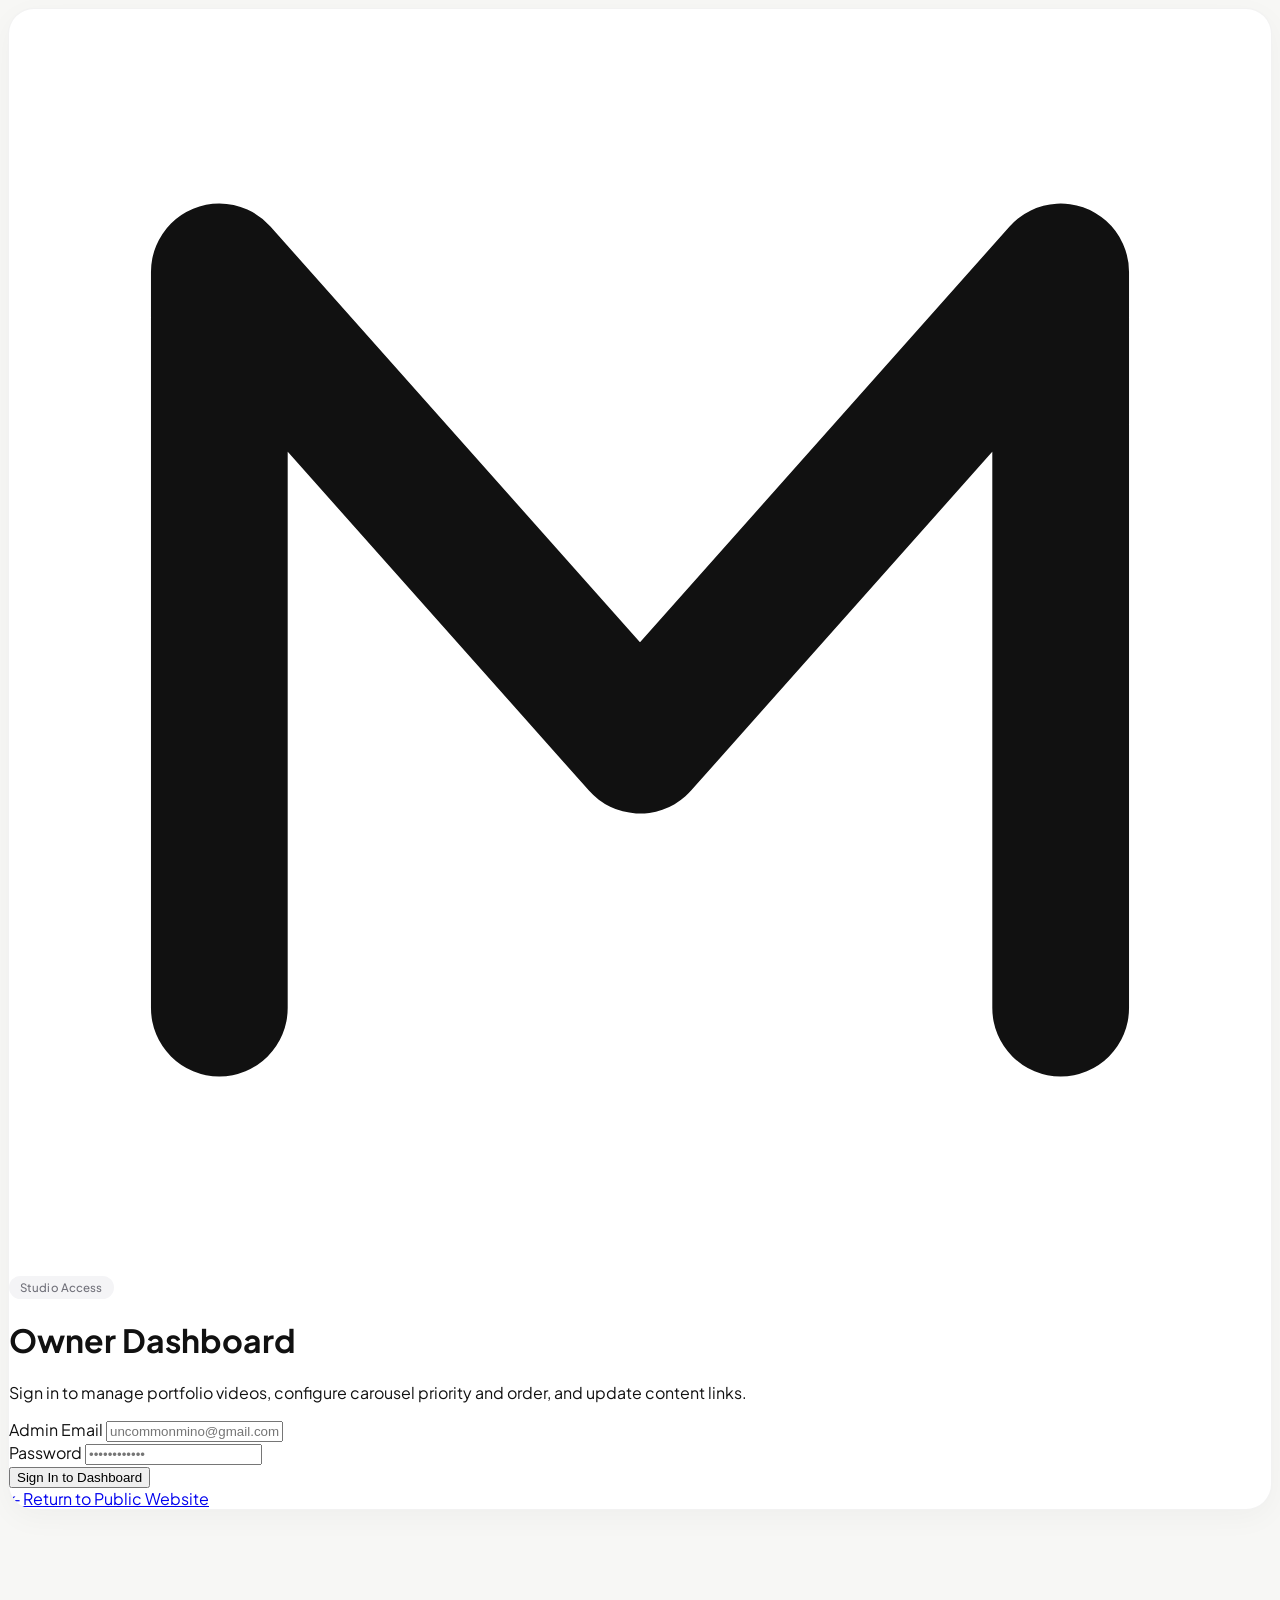
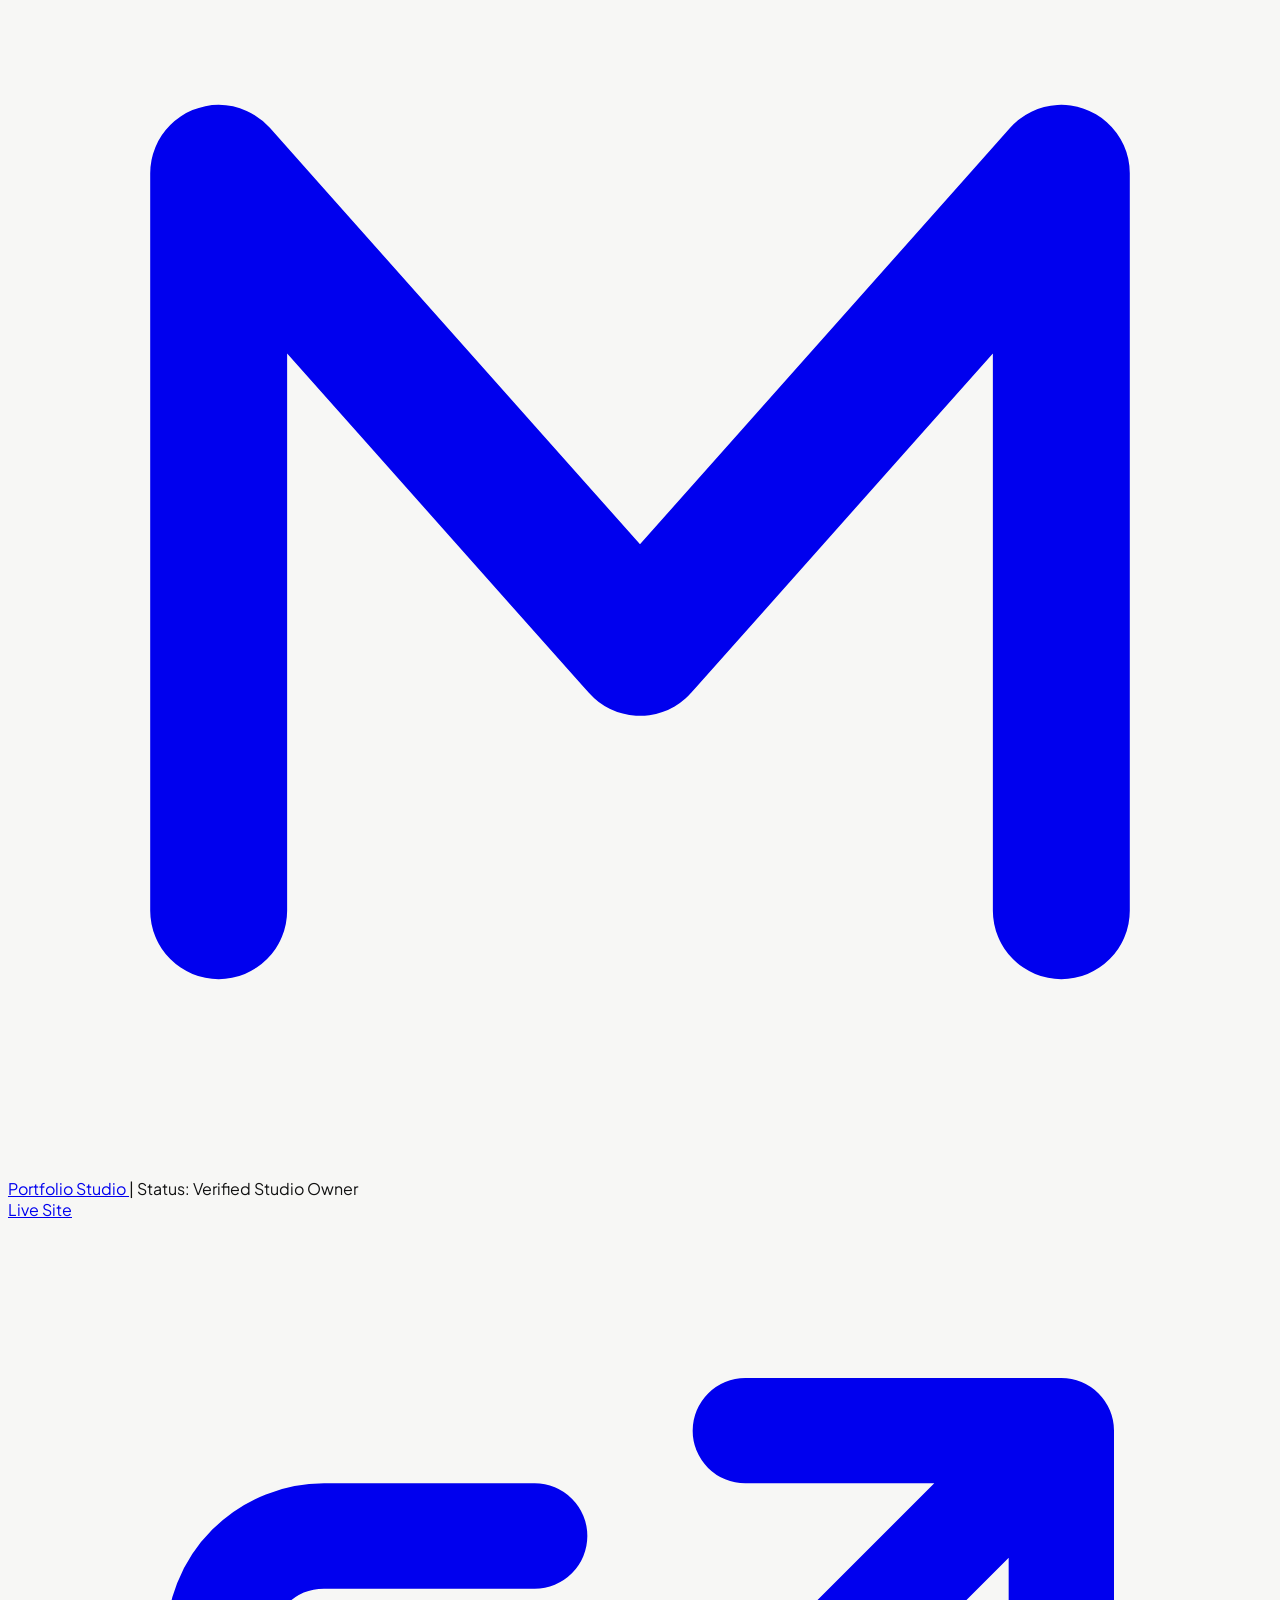
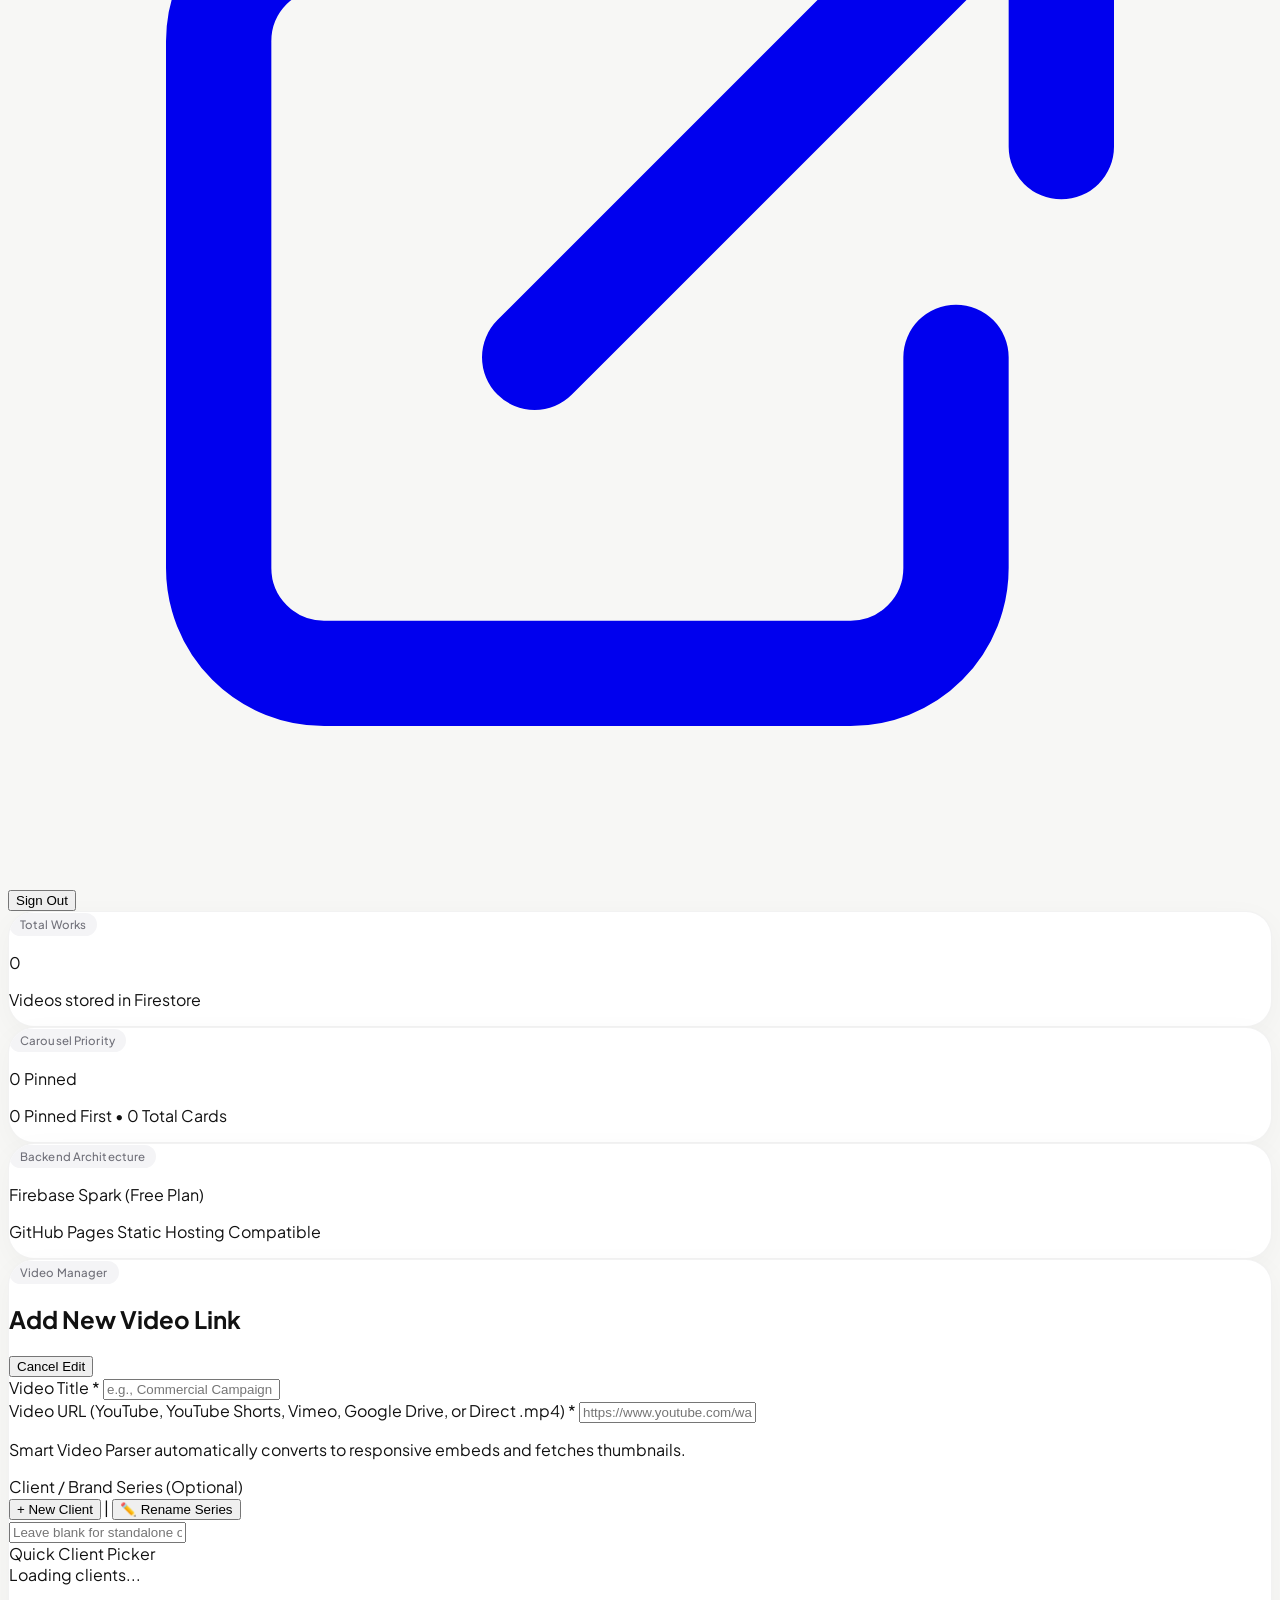
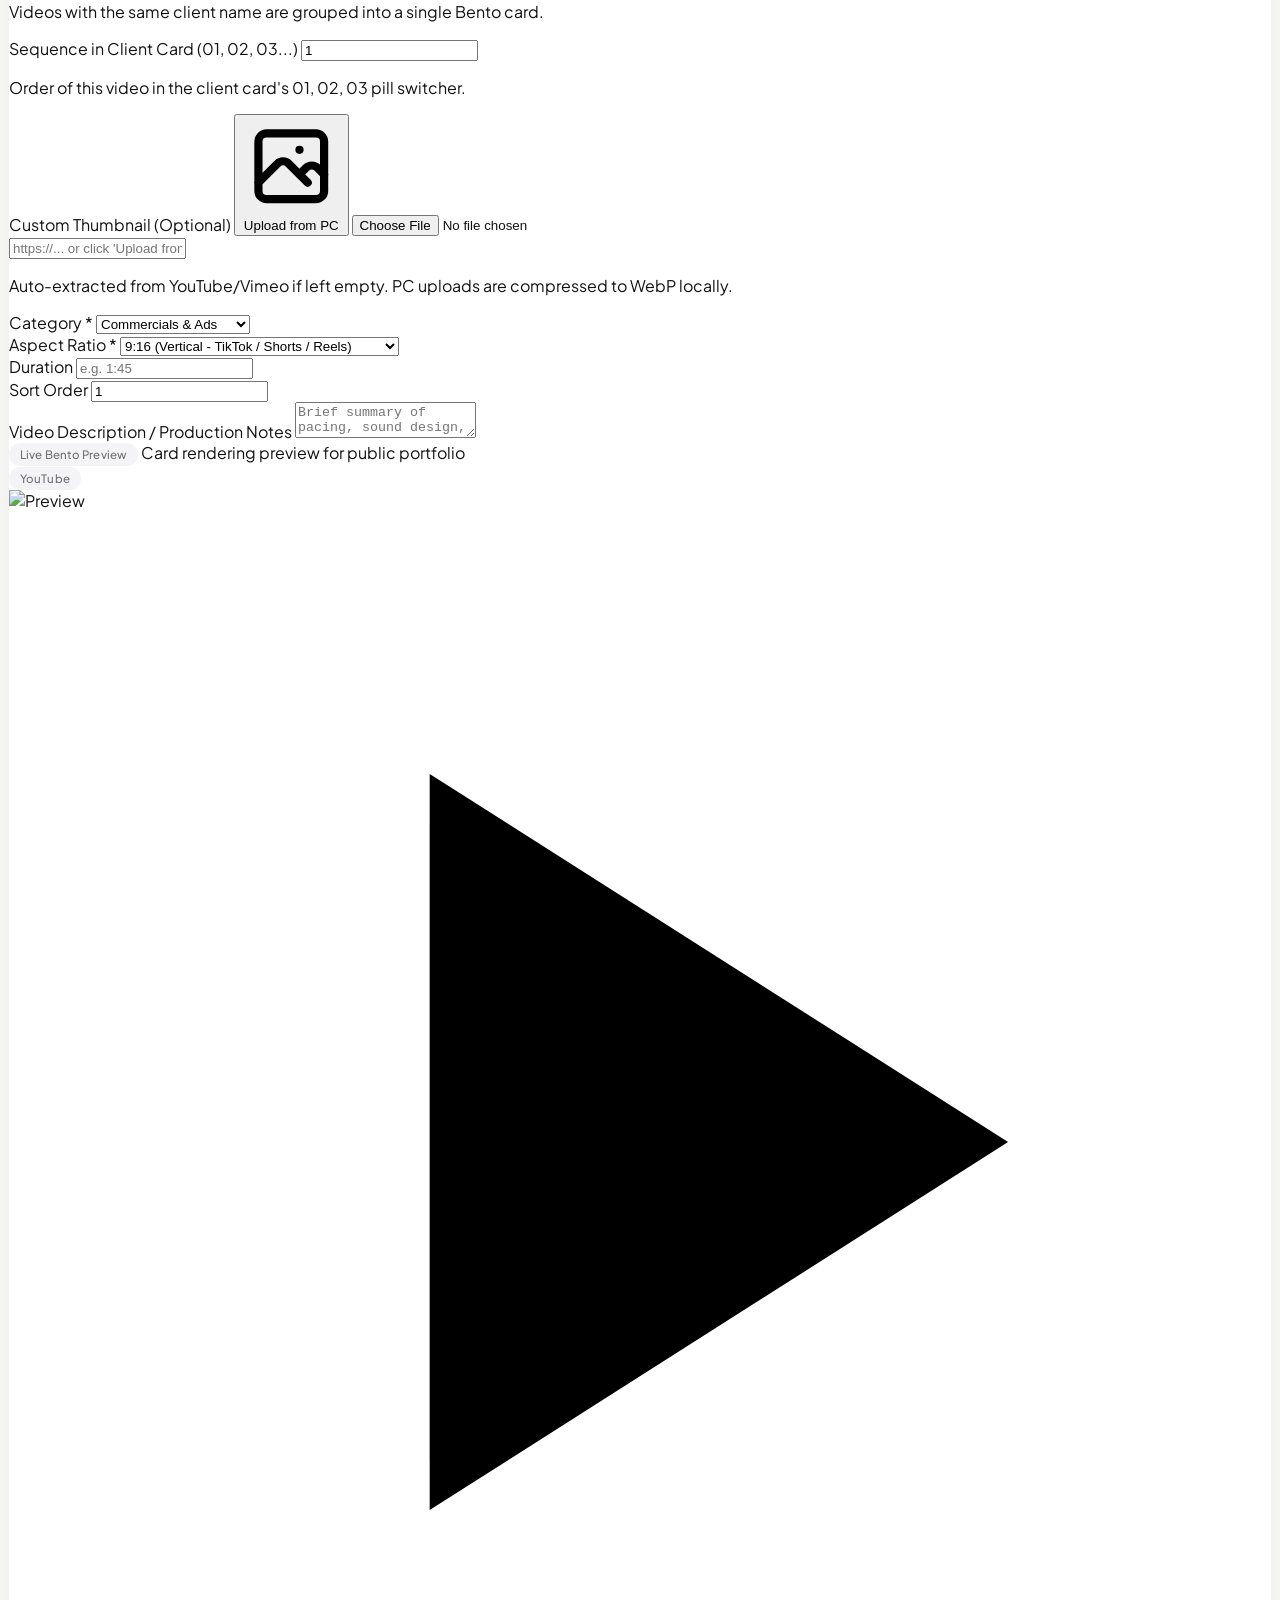
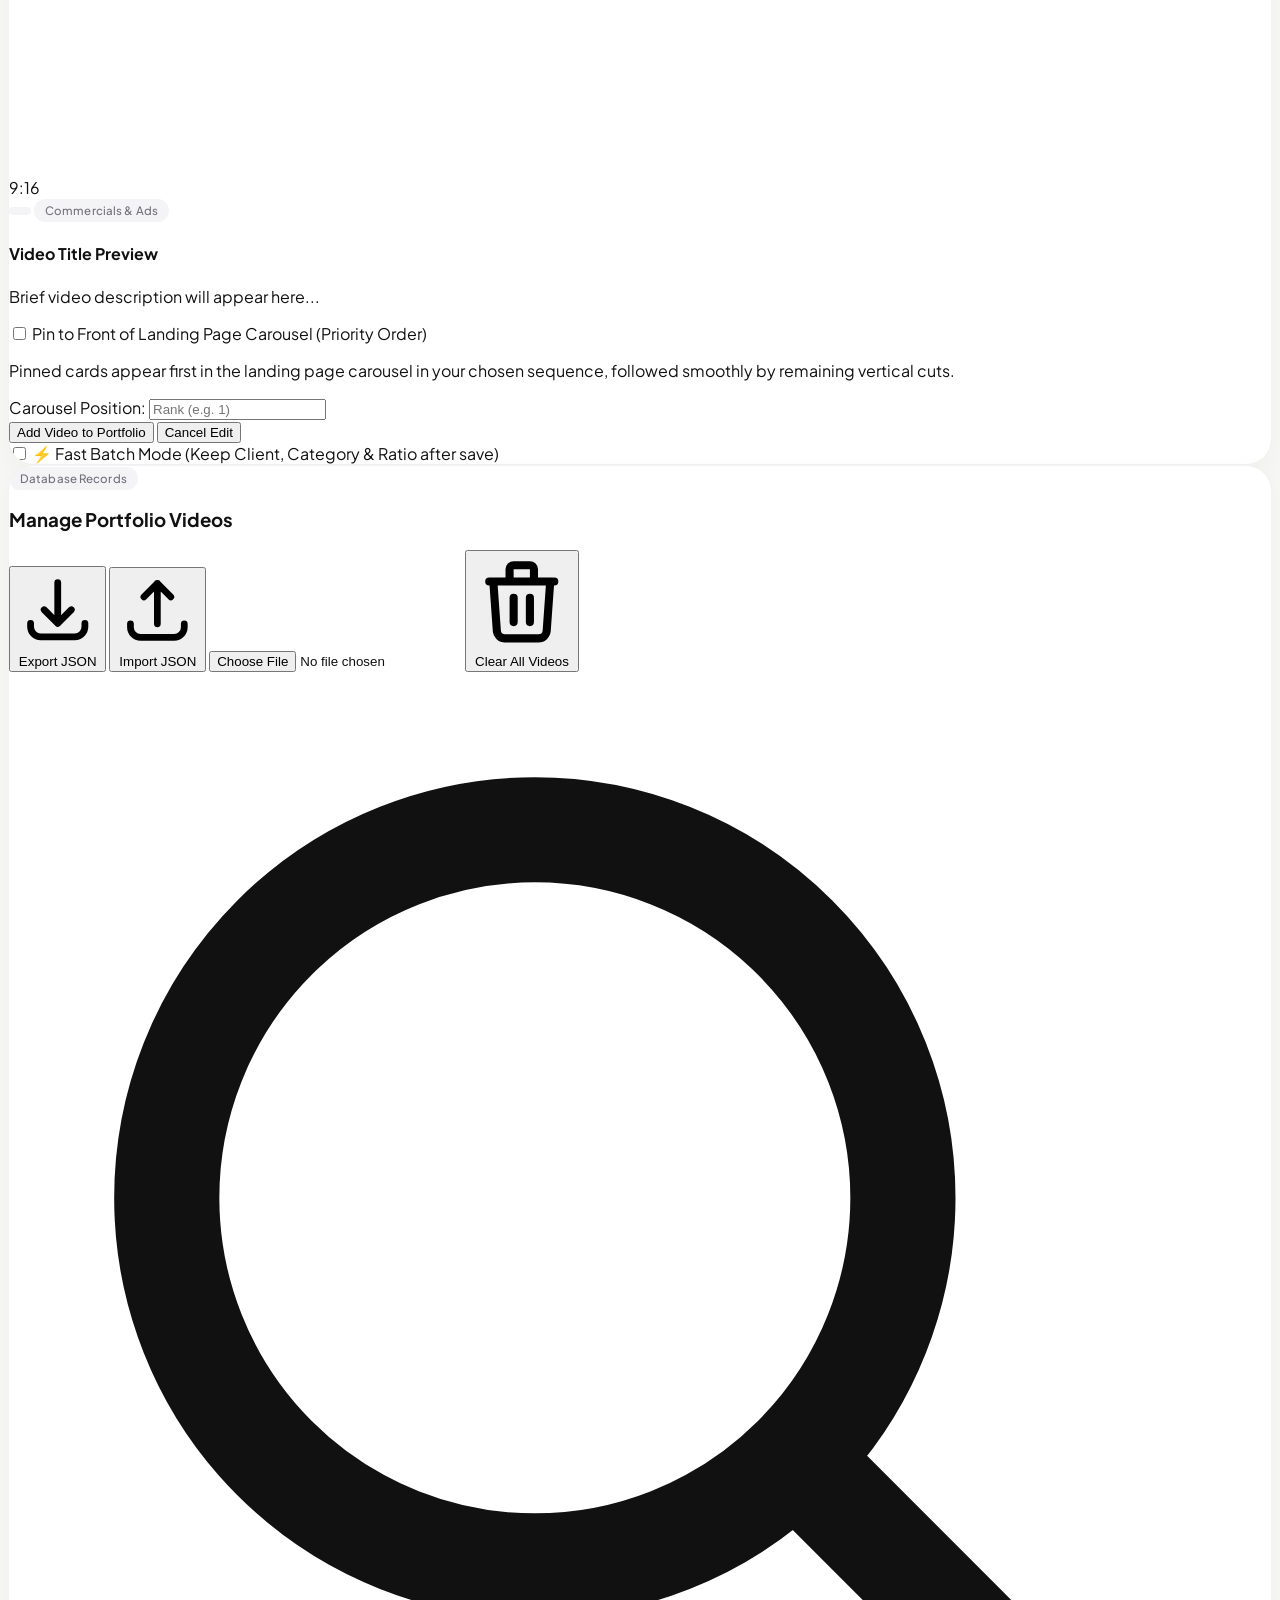
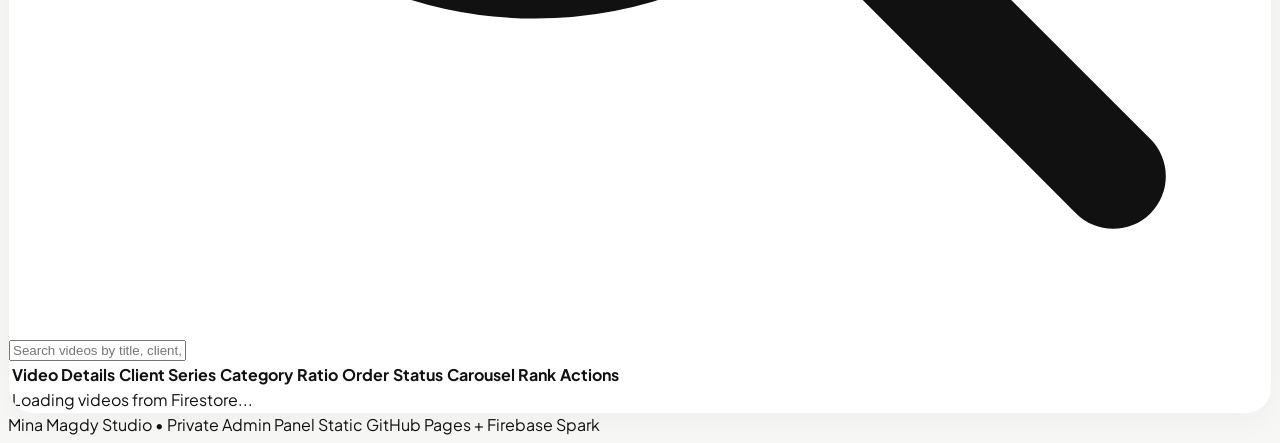
==== commit 1d7fb63d: "Upgrade featured carousel, admin priority controls, micro-interactions, and SEO polish" ====
--- a/admin.html
+++ b/admin.html
@@ -7,8 +7,14 @@
   <title>Admin Dashboard — Mina Magdy Portfolio</title>
   <meta name="robots" content="noindex, nofollow" />
 
-  <!-- Favicon -->
+  <!-- Favicon & Mobile Touch Icons -->
   <link rel="icon" type="image/svg+xml" href="assets/favicon.svg" />
+  <link rel="apple-touch-icon" sizes="180x180" href="assets/apple-touch-icon.png" />
+
+  <!-- Google Fonts Preconnect (High-performance font loading) -->
+  <link rel="preconnect" href="https://fonts.googleapis.com">
+  <link rel="preconnect" href="https://fonts.gstatic.com" crossorigin>
+  <link href="https://fonts.googleapis.com/css2?family=Plus+Jakarta+Sans:wght@300;400;500;600;700;800&family=Inter:wght@300;400;500;600;700&display=swap" rel="stylesheet">
 
   <!-- Tailwind CSS CDN -->
   <script src="https://cdn.tailwindcss.com"></script>
@@ -31,7 +37,7 @@
   </script>
 
   <!-- Custom Styles -->
-  <link rel="stylesheet" href="css/style.css" />
+  <link rel="stylesheet" href="css/style.css?v=2.8.0" />
 </head>
 
 <body
@@ -54,7 +60,7 @@
         <span class="micro-pill">Studio Access</span>
         <h1 class="text-2xl font-bold text-[#111111] tracking-tight">Owner Dashboard</h1>
         <p class="text-xs text-[#8E8E93] leading-relaxed">
-          Sign in to manage portfolio videos, toggle Top 3 Landing Page features, and update content links.
+          Sign in to manage portfolio videos, configure carousel priority and order, and update content links.
         </p>
       </div>
 
@@ -145,7 +151,7 @@
     <!-- Main Admin Container -->
     <main class="w-full max-w-6xl mx-auto px-6 py-6 space-y-8 flex-grow">
 
-      <!-- Stats / Top 3 Featured Monitor -->
+      <!-- Stats / Carousel Priority Monitor -->
       <section class="grid grid-cols-1 sm:grid-cols-3 gap-4">
 
         <div class="bento-card p-5">
@@ -155,12 +161,11 @@
         </div>
 
         <div class="bento-card p-5">
-          <span class="micro-pill mb-2">Landing Top 3</span>
+          <span class="micro-pill mb-2">Carousel Priority</span>
           <div class="flex items-baseline gap-2 mt-1">
-            <p id="stat-featured-videos" class="text-3xl font-bold text-[#EB7A25]">0 / 3</p>
-            <span class="text-xs font-medium text-neutral-500">Selected</span>
-          </div>
-          <p class="text-xs text-neutral-400 mt-0.5">Showcased on Landing Page</p>
+            <p id="stat-featured-videos" class="text-3xl font-bold text-[#EB7A25]">0 Pinned</p>
+          </div>
+          <p id="stat-featured-sub" class="text-xs text-neutral-400 mt-0.5">0 Pinned First • 0 Total Cards</p>
         </div>
 
         <div class="bento-card p-5">
@@ -174,7 +179,7 @@
 
       </section>
 
-      <!-- Featured Warning Alert (shows if user selects != 3 videos) -->
+      <!-- Featured Warning Alert (hidden by default) -->
       <div id="stat-featured-warning"
         class="hidden p-4 rounded-2xl bg-amber-50 border border-amber-200 text-amber-900 text-xs font-medium"></div>
 
@@ -301,8 +306,8 @@
             <label for="video-aspect" class="block text-xs font-semibold text-neutral-700 mb-1">Aspect Ratio *</label>
             <select id="video-aspect"
               class="w-full text-xs font-medium px-4 py-2.5 rounded-xl bg-[#F7F7F5] border border-black/5 focus:border-black/30 focus:outline-none transition-all cursor-pointer">
+              <option value="9:16" selected>9:16 (Vertical - TikTok / Shorts / Reels)</option>
               <option value="16:9">16:9 (Landscape - YouTube / Commercials)</option>
-              <option value="9:16">9:16 (Vertical - TikTok / Shorts / Reels)</option>
             </select>
           </div>
 
@@ -340,7 +345,7 @@
             </div>
             <div class="flex flex-col sm:flex-row gap-4 items-start">
               <div id="preview-thumb-container"
-                class="relative w-full sm:w-48 aspect-video rounded-xl overflow-hidden bg-neutral-900 border border-black/5 flex-shrink-0">
+                class="relative w-28 sm:w-32 aspect-[9/16] rounded-xl overflow-hidden bg-neutral-900 border border-black/5 flex-shrink-0">
                 <img id="preview-thumb-img"
                   src="https://images.unsplash.com/photo-1574717024653-61fd2cf4d44d?auto=format&fit=crop&w=400&q=80"
                   alt="Preview" class="w-full h-full object-cover" />
@@ -353,7 +358,7 @@
                   </div>
                 </div>
                 <span id="preview-aspect-tag"
-                  class="absolute bottom-2 right-2 px-1.5 py-0.5 rounded text-[9px] font-mono font-bold bg-black/70 text-white">16:9</span>
+                  class="absolute bottom-2 right-2 px-1.5 py-0.5 rounded text-[9px] font-mono font-bold bg-black/70 text-white">9:16</span>
               </div>
               <div class="flex-1 min-w-0 space-y-1.5">
                 <div class="flex flex-wrap items-center gap-1.5">
@@ -369,19 +374,24 @@
             </div>
           </div>
 
-          <!-- Featured Switch -->
+          <!-- Landing Page Carousel Priority & Pin Section -->
           <div
-            class="md:col-span-2 p-4 rounded-2xl bg-amber-50/60 border border-amber-200/80 flex items-center justify-between">
+            class="md:col-span-2 p-4 rounded-2xl bg-amber-50/60 border border-amber-200/80 flex flex-col sm:flex-row sm:items-center justify-between gap-3">
             <div class="space-y-0.5">
-              <label for="video-featured" class="text-xs font-bold text-neutral-900 cursor-pointer">
-                Show on Landing Page (Top 3 Featured)
+              <label for="video-featured" class="text-xs font-bold text-neutral-900 cursor-pointer flex items-center gap-2">
+                <input type="checkbox" id="video-featured"
+                  class="w-4 h-4 rounded text-[#EB7A25] focus:ring-orange-400 cursor-pointer" />
+                <span>Pin to Front of Landing Page Carousel (Priority Order)</span>
               </label>
-              <p class="text-[11px] text-neutral-500">
-                Turn on to display this video in the primary Bento showcase on index.html.
+              <p class="text-[11px] text-neutral-500 pl-6">
+                Pinned cards appear first in the landing page carousel in your chosen sequence, followed smoothly by remaining vertical cuts.
               </p>
             </div>
-            <input type="checkbox" id="video-featured"
-              class="w-5 h-5 rounded text-[#EB7A25] focus:ring-orange-400 cursor-pointer" />
+            <div class="flex items-center gap-2 pl-6 sm:pl-0">
+              <label for="video-featured-order" class="text-xs font-semibold text-neutral-700 whitespace-nowrap">Carousel Position:</label>
+              <input type="number" id="video-featured-order" min="1" placeholder="Rank (e.g. 1)"
+                class="w-24 text-xs font-medium px-3 py-1.5 rounded-xl bg-white border border-black/10 focus:border-black/30 focus:outline-none transition-all" />
+            </div>
           </div>
 
           <!-- Submit Row with Fast Batch Mode -->
@@ -468,26 +478,31 @@
               <!-- Filter pills dynamically populated -->
             </div>
           </div>
+
+          <!-- Pinned Carousel Quick Strip -->
+          <div id="carousel-pinned-strip" class="pt-3 border-t border-neutral-100 flex flex-wrap items-center gap-2">
+            <!-- Dynamically populated chips showing pinned cards in order #1, #2, #3... -->
+          </div>
         </div>
 
         <div class="overflow-x-auto">
-          <table class="w-full text-left text-xs">
+          <table class="w-full text-left text-xs min-w-[760px]">
             <thead
               class="bg-neutral-50 border-b border-neutral-100 text-neutral-500 font-semibold uppercase tracking-wider text-[10px]">
               <tr>
-                <th class="px-6 py-3.5">Video Details</th>
-                <th class="px-6 py-3.5">Client Series</th>
-                <th class="px-6 py-3.5">Category</th>
-                <th class="px-6 py-3.5">Ratio</th>
-                <th class="px-6 py-3.5">Order</th>
-                <th class="px-6 py-3.5">Status</th>
-                <th class="px-6 py-3.5">Landing Showcase</th>
-                <th class="px-6 py-3.5 text-right">Actions</th>
+                <th class="px-4 py-3">Video Details</th>
+                <th class="px-3 py-3">Client Series</th>
+                <th class="px-3 py-3">Category</th>
+                <th class="px-2 py-3 text-center">Ratio</th>
+                <th class="px-3 py-3 text-center">Order</th>
+                <th class="px-3 py-3 text-center">Status</th>
+                <th class="px-3 py-3 text-center">Carousel Rank</th>
+                <th class="px-4 py-3 text-right">Actions</th>
               </tr>
             </thead>
             <tbody id="admin-videos-table-body" class="divide-y divide-neutral-100">
               <tr>
-                <td colspan="8" class="px-6 py-8 text-center text-neutral-400">
+                <td colspan="8" class="px-4 py-8 text-center text-neutral-400">
                   Loading videos from Firestore...
                 </td>
               </tr>
@@ -508,7 +523,7 @@
   </footer>
 
   <!-- Scripts -->
-  <script type="module" src="js/admin.js"></script>
+  <script type="module" src="js/admin.js?v=2.8.0"></script>
 </body>
 
 </html>
--- a/css/style.css
+++ b/css/style.css
@@ -1,5 +1,3 @@
-@import url('https://fonts.googleapis.com/css2?family=Plus+Jakarta+Sans:wght@400;500;600;700;800&family=Inter:wght@300;400;500;600&display=swap');
-
 :root {
   --bg-canvas: #F7F7F5;
   --card-bg: #FFFFFF;
@@ -10,6 +8,11 @@
   --shadow-bento: 0 8px 30px rgba(0, 0, 0, 0.035);
   --shadow-bento-hover: 0 16px 40px rgba(0, 0, 0, 0.07);
   --radius-bento: 26px;
+}
+
+:focus-visible {
+  outline: 2px solid var(--accent-orange, #EB7A25) !important;
+  outline-offset: 2px !important;
 }
 
 html {
@@ -207,6 +210,116 @@
   color: #FFFFFF;
 }
 
+/* Video Grid Cards Alignment & Uniformity */
+.bento-card .thumbnail-stage-wrapper {
+  flex: 1 1 auto;
+  display: flex;
+  flex-direction: column;
+  justify-content: center;
+  min-height: 0;
+  margin-bottom: 0.875rem;
+}
+
+.bento-card .video-card-bottom-group {
+  margin-top: auto;
+  display: flex;
+  flex-direction: column;
+}
+
+.bento-card .video-card-details {
+  margin-top: 0.15rem;
+  margin-bottom: 0.25rem;
+}
+
+.bento-card .video-card-details h3 {
+  min-height: 1.5rem;
+  line-height: 1.5rem;
+}
+
+.bento-card .video-card-details p {
+  min-height: 2.35rem;
+  line-height: 1.25rem;
+}
+
+/* Secondary Hero CTA Button */
+.hero-gallery-btn {
+  box-shadow: 0 2px 8px rgba(0, 0, 0, 0.04);
+}
+.hero-gallery-btn:hover {
+  border-color: #EB7A25 !important;
+  color: #EB7A25 !important;
+  transform: translateY(-2px);
+  box-shadow: 0 6px 18px rgba(235, 122, 37, 0.12);
+}
+
+/* Deliverable Tags in How I Work */
+.deliverable-tag {
+  transition: all 0.2s cubic-bezier(0.22, 1, 0.36, 1);
+}
+.deliverable-tag:hover {
+  background-color: #F7F7F5;
+  border-color: rgba(235, 122, 37, 0.35);
+  transform: translateY(-1px);
+}
+
+/* ========================================================================== */
+/* Crisp Grid-Aligned Carousel for Top Featured Productions                  */
+/* ========================================================================== */
+.carousel-stage {
+  overflow: hidden;
+  position: relative;
+  width: 100%;
+  padding: 6px 0 12px 0;
+  margin: -6px 0 -12px 0;
+}
+
+.carousel-track {
+  display: flex;
+  gap: 24px;
+  transition: transform 450ms cubic-bezier(0.22, 1, 0.36, 1);
+  will-change: transform;
+  align-items: stretch;
+}
+
+/* Desktop (> 1024px): Exact 3-column grid proportions matching bento grid */
+.carousel-slide {
+  flex: 0 0 calc((100% - 48px) / 3);
+  width: calc((100% - 48px) / 3);
+  max-width: calc((100% - 48px) / 3);
+  box-sizing: border-box;
+}
+
+/* Tablet (769px–1024px): Exact 2 full cards */
+@media (min-width: 769px) and (max-width: 1024px) {
+  .carousel-slide {
+    flex: 0 0 calc((100% - 24px) / 2);
+    width: calc((100% - 24px) / 2);
+    max-width: calc((100% - 24px) / 2);
+  }
+}
+
+/* Mobile (<= 768px): Exact 1 full 100%-width card centered with zero side clipping */
+@media (max-width: 768px) {
+  .carousel-track {
+    gap: 20px;
+  }
+  .carousel-slide {
+    flex: 0 0 100%;
+    width: 100%;
+    max-width: 100%;
+  }
+}
+
+.carousel-nav-btn {
+  transition: all 0.2s cubic-bezier(0.22, 1, 0.36, 1);
+}
+
+.carousel-dot {
+  cursor: pointer;
+  border: none;
+  padding: 0;
+}
+
 /* Glassmorphic Showreel Play Button (Centered, No Clipping) */
 .showreel-play-btn {
   width: 52px;
@@ -235,11 +348,85 @@
   word-spacing: 0.15em !important;
 }
 
-/* Modal animation */
+/* Modal animation & smooth transitions */
 .modal-backdrop {
-  backdrop-filter: blur(12px);
-  -webkit-backdrop-filter: blur(12px);
-  background-color: rgba(17, 17, 17, 0.65);
+  backdrop-filter: blur(14px);
+  -webkit-backdrop-filter: blur(14px);
+  background-color: rgba(17, 17, 17, 0.72);
+}
+
+#theater-modal {
+  opacity: 0;
+  visibility: hidden;
+  pointer-events: none;
+  transition: opacity 0.22s ease-out, visibility 0.22s ease-out;
+}
+
+#theater-modal.theater-modal-active {
+  opacity: 1;
+  visibility: visible;
+  pointer-events: auto;
+}
+
+#theater-modal .theater-modal-card {
+  transform: scale(0.96) translateY(8px);
+  opacity: 0.9;
+  transition: transform 0.22s cubic-bezier(0.16, 1, 0.3, 1), opacity 0.22s ease-out;
+}
+
+#theater-modal.theater-modal-active .theater-modal-card {
+  transform: scale(1) translateY(0);
+  opacity: 1;
+}
+
+/* Bento Staggered Scroll Reveal */
+.bento-reveal {
+  opacity: 0;
+  transform: translateY(16px);
+  transition: opacity 0.65s cubic-bezier(0.22, 1, 0.36, 1), transform 0.65s cubic-bezier(0.22, 1, 0.36, 1);
+  will-change: opacity, transform;
+}
+
+.bento-reveal.in-view {
+  opacity: 1;
+  transform: translateY(0);
+}
+
+/* Card 3: Editing Stack Brand Hover Glows */
+.tool-pill {
+  transition: transform 0.22s cubic-bezier(0.16, 1, 0.3, 1), border-color 0.22s ease, box-shadow 0.22s ease, background-color 0.22s ease;
+}
+
+.tool-pill:hover {
+  transform: translateY(-2px);
+  background-color: #FFFFFF;
+}
+
+.tool-pill-pr:hover {
+  border-color: rgba(153, 153, 255, 0.7);
+  box-shadow: 0 6px 18px -4px rgba(153, 153, 255, 0.25);
+}
+
+.tool-pill-ae:hover {
+  border-color: rgba(210, 155, 253, 0.7);
+  box-shadow: 0 6px 18px -4px rgba(210, 155, 253, 0.25);
+}
+
+.tool-pill-dv:hover {
+  border-color: rgba(255, 161, 20, 0.7);
+  box-shadow: 0 6px 18px -4px rgba(255, 161, 20, 0.25);
+}
+
+/* Mobile Filter Bar Scroll Hint Mask */
+@media (max-width: 640px) {
+  .scroll-mask-hint {
+    mask-image: linear-gradient(to right, black 85%, transparent 100%);
+    -webkit-mask-image: linear-gradient(to right, black 85%, transparent 100%);
+  }
+  .scroll-mask-none {
+    mask-image: none !important;
+    -webkit-mask-image: none !important;
+  }
 }
 
 /* Pulsing Badge Indicator */
@@ -250,6 +437,58 @@
 }
 .badge-ping {
   animation: ping-subtle 2s cubic-bezier(0, 0, 0.2, 1) infinite;
+}
+
+/* ==========================================================================
+   LOCATION BENTO CARD & DUAL-RING RADAR PULSE
+   ========================================================================== */
+.location-map-container {
+  min-height: 195px;
+  background-color: #EDECE8;
+}
+
+@keyframes radar-pulse-1 {
+  0% {
+    transform: scale(0.35);
+    opacity: 0.95;
+  }
+  65% {
+    opacity: 0.45;
+  }
+  100% {
+    transform: scale(3.2);
+    opacity: 0;
+  }
+}
+
+@keyframes radar-pulse-2 {
+  0% {
+    transform: scale(0.35);
+    opacity: 0.95;
+  }
+  65% {
+    opacity: 0.45;
+  }
+  100% {
+    transform: scale(3.2);
+    opacity: 0;
+  }
+}
+
+.radar-ring-1 {
+  animation: radar-pulse-1 2.8s cubic-bezier(0.15, 0.75, 0.4, 1) infinite;
+}
+
+.radar-ring-2 {
+  animation: radar-pulse-2 2.8s cubic-bezier(0.15, 0.75, 0.4, 1) 1.2s infinite;
+}
+
+.location-coord-badge {
+  background: rgba(255, 255, 255, 0.88);
+  backdrop-filter: blur(8px);
+  -webkit-backdrop-filter: blur(8px);
+  border: 1px solid rgba(255, 255, 255, 0.85);
+  box-shadow: 0 4px 14px rgba(0, 0, 0, 0.04);
 }
 
 /* Floating Bento Menu Popover (Anchored, Non-shifting) */
@@ -281,6 +520,9 @@
 }
 
 /* Contact Bento Card Optimization */
+#contact {
+  scroll-margin-top: 40px;
+}
 .contact-card-headline {
   font-size: clamp(1.45rem, 2.15vw, 1.95rem);
 }
@@ -289,3 +531,451 @@
   flex-shrink: 0 !important;
 }
 
+/* Subtle Contact Card Highlight Pulse */
+@keyframes contact-pulse {
+  0% {
+    box-shadow: 0 0 0 0 rgba(235, 122, 37, 0.45);
+    transform: scale(1);
+  }
+  50% {
+    box-shadow: 0 0 0 14px rgba(235, 122, 37, 0);
+    transform: scale(1.006);
+  }
+  100% {
+    box-shadow: 0 8px 30px rgba(0, 0, 0, 0.035);
+    transform: scale(1);
+  }
+}
+.contact-pulse-glow {
+  animation: contact-pulse 1.1s cubic-bezier(0.16, 1, 0.3, 1);
+}
+
+/* Mobile Touch & iOS Safari Optimization */
+@media (max-width: 768px) {
+  input, select, textarea {
+    font-size: 16px !important; /* Prevents auto-zoom on iOS Safari */
+  }
+
+  /* ======================================================================== */
+  /* Mobile-Only Theater Modal & Video Player Optimization                    */
+  /* ======================================================================== */
+  #theater-modal {
+    padding: 10px !important;
+  }
+
+  .theater-modal-card {
+    width: calc(100vw - 20px) !important;
+    max-width: calc(100vw - 20px) !important;
+    max-height: 92dvh !important;
+    padding: 12px 14px !important;
+    gap: 10px !important;
+    border-radius: 20px !important;
+  }
+
+  /* Video Stage full width on mobile */
+  #theater-content {
+    width: 100% !important;
+  }
+
+  .theater-embed-stage {
+    width: 100% !important;
+    margin-left: auto !important;
+    margin-right: auto !important;
+  }
+
+  /* 9:16 Vertical Video Container: full width, max-height 72dvh, aspect 9/16 */
+  .theater-embed-vertical {
+    width: 100% !important;
+    max-width: 100% !important;
+    height: auto !important;
+    max-height: 72dvh !important;
+    aspect-ratio: 9 / 16 !important;
+  }
+
+  /* 16:9 Horizontal Video Container: full width, aspect 16/9 */
+  .theater-embed-horizontal {
+    width: 100% !important;
+    max-width: 100% !important;
+    height: auto !important;
+    max-height: 60dvh !important;
+    aspect-ratio: 16 / 9 !important;
+  }
+
+  /* High-DPI Iframe Scale-Down Trick on Mobile (Prevents Google Drive oversized mobile HUD) */
+  #theater-modal iframe,
+  #theater-content iframe,
+  .modal-video-container iframe,
+  .theater-embed-stage iframe {
+    width: 250% !important;
+    height: 250% !important;
+    transform: scale(0.4) !important;
+    transform-origin: top left !important;
+    border: 0 !important;
+    position: absolute !important;
+    top: 0 !important;
+    left: 0 !important;
+  }
+
+  .theater-embed-stage video {
+    width: 100% !important;
+    height: 100% !important;
+    border: 0 !important;
+  }
+
+  /* Hide Desktop Keyboard Hints on mobile screens */
+  .modal-desktop-hints {
+    display: none !important;
+  }
+
+  /* Center the modal footer link cleanly on mobile */
+  .modal-footer-wrapper {
+    justify-content: center !important;
+    text-align: center !important;
+    padding-top: 6px !important;
+  }
+
+  .modal-footer-wrapper a {
+    text-align: center !important;
+    font-size: 13px !important;
+  }
+
+  /* Prevent any custom play/pause overlay inside Theater Modal */
+  #theater-modal .play-button-overlay {
+    display: none !important;
+    pointer-events: none !important;
+  }
+}
+
+/* ========================================================================== */
+/* Mobile-Only Contact Action Cards Optimization (<= 640px)                   */
+/* ========================================================================== */
+@media (max-width: 640px) {
+  #contact .bento-card {
+    padding: 22px 16px !important;
+  }
+
+  .contact-pill-card {
+    display: flex !important;
+    flex-wrap: wrap !important;
+    align-items: center !important;
+    justify-content: space-between !important;
+    padding: 14px 15px !important;
+    row-gap: 10px !important;
+    column-gap: 8px !important;
+  }
+
+  .contact-pill-info {
+    flex: 1 1 100% !important;
+    width: 100% !important;
+    min-width: 0 !important;
+  }
+
+  .contact-pill-text {
+    flex: 1 1 auto !important;
+    min-width: 0 !important;
+  }
+
+  .contact-pill-text h4 {
+    font-size: 14px !important;
+    line-height: 1.25 !important;
+  }
+
+  .contact-pill-text p {
+    font-size: 12px !important;
+    line-height: 1.4 !important;
+    white-space: normal !important;
+    word-break: break-word !important;
+  }
+
+  #email-pill-subtext {
+    font-size: 12px !important;
+    white-space: normal !important;
+    word-break: break-all !important;
+  }
+
+  .contact-action-badge {
+    position: static !important;
+    margin-left: auto !important;
+    align-self: flex-end !important;
+    font-size: 11.5px !important;
+    padding: 5px 12px !important;
+    white-space: nowrap !important;
+    flex-shrink: 0 !important;
+  }
+}
+
+/* ========================================================================== */
+/* Hero Headline Animations & Rotator                                         */
+/* ========================================================================== */
+
+/* 1. Staggered Blur-In Entrance */
+@keyframes hero-stagger-reveal {
+  0% {
+    opacity: 0;
+    transform: translateY(18px);
+    filter: blur(8px);
+  }
+  100% {
+    opacity: 1;
+    transform: translateY(0);
+    filter: blur(0);
+  }
+}
+
+.hero-reveal-segment {
+  display: inline-block;
+  opacity: 0;
+  animation: hero-stagger-reveal 0.65s cubic-bezier(0.22, 1, 0.36, 1) forwards;
+  animation-delay: calc(var(--stagger, 0) * 90ms);
+  will-change: transform, opacity, filter;
+}
+
+/* 2. Inline Avatar Ambient Motion & Hover State */
+@keyframes hero-avatar-float {
+  0%, 100% {
+    transform: translateY(-3px) rotate(-2deg);
+  }
+  50% {
+    transform: translateY(3px) rotate(2deg);
+  }
+}
+
+.hero-avatar-pill {
+  animation: hero-avatar-float 3.5s ease-in-out infinite;
+  will-change: transform;
+}
+
+.hero-avatar-img {
+  filter: grayscale(80%);
+  transition: transform 0.35s cubic-bezier(0.22, 1, 0.36, 1),
+              filter 0.35s ease,
+              box-shadow 0.35s ease;
+  will-change: transform, filter, box-shadow;
+}
+
+.hero-avatar-pill:hover .hero-avatar-img {
+  filter: grayscale(0%);
+  transform: scale(1.1) rotate(5deg);
+  box-shadow: 0 10px 25px rgba(235, 122, 37, 0.38), 0 0 0 2px #EB7A25;
+}
+
+/* 3. "Video Editor" Text Sheen & Drawing Underline */
+@keyframes hero-text-sheen {
+  0%, 100% {
+    background-position: 140% 0;
+  }
+  50% {
+    background-position: -40% 0;
+  }
+}
+
+.hero-video-editor {
+  position: relative;
+  display: inline-block;
+  cursor: pointer;
+  transition: transform 0.3s cubic-bezier(0.22, 1, 0.36, 1);
+  vertical-align: baseline;
+}
+
+.hero-video-editor:hover {
+  transform: translateY(-2px);
+}
+
+.hero-video-editor-text {
+  background: linear-gradient(
+    115deg,
+    #111111 0%,
+    #111111 38%,
+    #666666 48%,
+    #ffffff 52%,
+    #666666 56%,
+    #111111 66%,
+    #111111 100%
+  );
+  background-size: 260% 100%;
+  -webkit-background-clip: text;
+  background-clip: text;
+  -webkit-text-fill-color: transparent;
+  animation: hero-text-sheen 5s ease-in-out infinite;
+  display: inline-block;
+}
+
+.hero-video-editor::after {
+  content: "";
+  position: absolute;
+  left: 0;
+  bottom: -2px;
+  width: 100%;
+  height: 3px;
+  background-color: #EB7A25;
+  border-radius: 9999px;
+  transform: scaleX(0);
+  transform-origin: left center;
+  transition: transform 0.35s cubic-bezier(0.22, 1, 0.36, 1);
+}
+
+.hero-video-editor:hover::after {
+  transform: scaleX(1);
+}
+
+/* 4. Ampersand Pulse Animation */
+@keyframes ampersand-micro-pulse {
+  0% {
+    transform: scale(1) rotate(0deg);
+    color: #8E8E93;
+  }
+  35% {
+    transform: scale(1.16) rotate(8deg);
+    color: #EB7A25;
+  }
+  100% {
+    transform: scale(1) rotate(0deg);
+    color: #8E8E93;
+  }
+}
+
+.hero-ampersand {
+  display: inline-block;
+  color: #8E8E93;
+  transform-origin: center center;
+  vertical-align: baseline;
+  transition: color 0.3s ease;
+}
+
+.hero-ampersand.pulse {
+  animation: ampersand-micro-pulse 0.65s cubic-bezier(0.22, 1, 0.36, 1);
+}
+
+/* 5. 3-Title Vertical Slide & Fade Rotator */
+.hero-rotator-line {
+  display: inline-block;
+  vertical-align: baseline;
+}
+
+.hero-rotator-container {
+  display: inline-grid;
+  grid-template-columns: max-content;
+  vertical-align: baseline;
+  position: relative;
+  overflow: hidden;
+  line-height: 1.18;
+  padding-bottom: 4px;
+}
+
+.hero-rotator-item {
+  grid-area: 1 / 1;
+  opacity: 0;
+  transform: translateY(40%);
+  filter: blur(4px);
+  pointer-events: none;
+  transition: transform 0.5s cubic-bezier(0.22, 1, 0.36, 1),
+              opacity 0.5s cubic-bezier(0.22, 1, 0.36, 1),
+              filter 0.5s cubic-bezier(0.22, 1, 0.36, 1);
+  will-change: transform, opacity, filter;
+  white-space: nowrap;
+}
+
+.hero-rotator-item.active {
+  opacity: 1;
+  transform: translateY(0);
+  filter: blur(0);
+  pointer-events: auto;
+}
+
+.hero-rotator-item.exit-up {
+  opacity: 0;
+  transform: translateY(-40%);
+  filter: blur(4px);
+  pointer-events: none;
+}
+
+/* ========================================================================== */
+/* Mobile Responsiveness for Hero (<= 768px ONLY - Desktop 100% Untouched)   */
+/* ========================================================================== */
+@media (max-width: 768px) {
+  h1.hero-headline {
+    font-size: clamp(1.85rem, 8.2vw, 2.4rem) !important;
+    letter-spacing: -0.03em !important;
+    line-height: 1.18 !important;
+  }
+
+  /* Proportional Inline Avatar Pill matching mobile text cap-height */
+  .hero-avatar-pill {
+    vertical-align: middle !important;
+    margin: 0 4px !important;
+  }
+
+  .hero-avatar-img {
+    width: 34px !important;
+    height: 34px !important;
+    border-radius: 10px !important;
+    vertical-align: middle !important;
+  }
+
+  /* Clean Vertical Rhythm on Mobile */
+  .hero-reveal-segment {
+    margin-top: 2px !important;
+  }
+
+  .hero-rotator-line {
+    margin-top: 4px !important;
+    display: inline-block !important;
+  }
+
+  /* Rotating text container allows horizontal overflow while locking vertical height */
+  .hero-rotator-container {
+    overflow-x: visible !important;
+    overflow-y: hidden !important;
+    line-height: 1.18 !important;
+    min-height: 1.18em !important;
+    height: 1.18em !important;
+    position: relative !important;
+    display: inline-grid !important;
+    grid-template-columns: max-content !important;
+  }
+
+  .hero-rotator-item {
+    white-space: nowrap !important;
+  }
+
+  .available-pill-badge {
+    margin-left: 0 !important;
+    margin-top: 10px !important;
+    display: inline-flex !important;
+  }
+}
+
+/* Accessibility / Reduced Motion */
+@media (prefers-reduced-motion: reduce) {
+  .bento-reveal {
+    opacity: 1 !important;
+    transform: none !important;
+    transition: none !important;
+  }
+
+  .hero-reveal-segment {
+    opacity: 1 !important;
+    transform: none !important;
+    filter: none !important;
+    animation: none !important;
+  }
+
+  .hero-avatar-pill {
+    animation: none !important;
+  }
+
+  .hero-video-editor-text {
+    animation: none !important;
+    -webkit-text-fill-color: #111111 !important;
+  }
+
+  .hero-ampersand.pulse {
+    animation: none !important;
+  }
+
+  .hero-rotator-item {
+    transition: none !important;
+  }
+}
+
+
